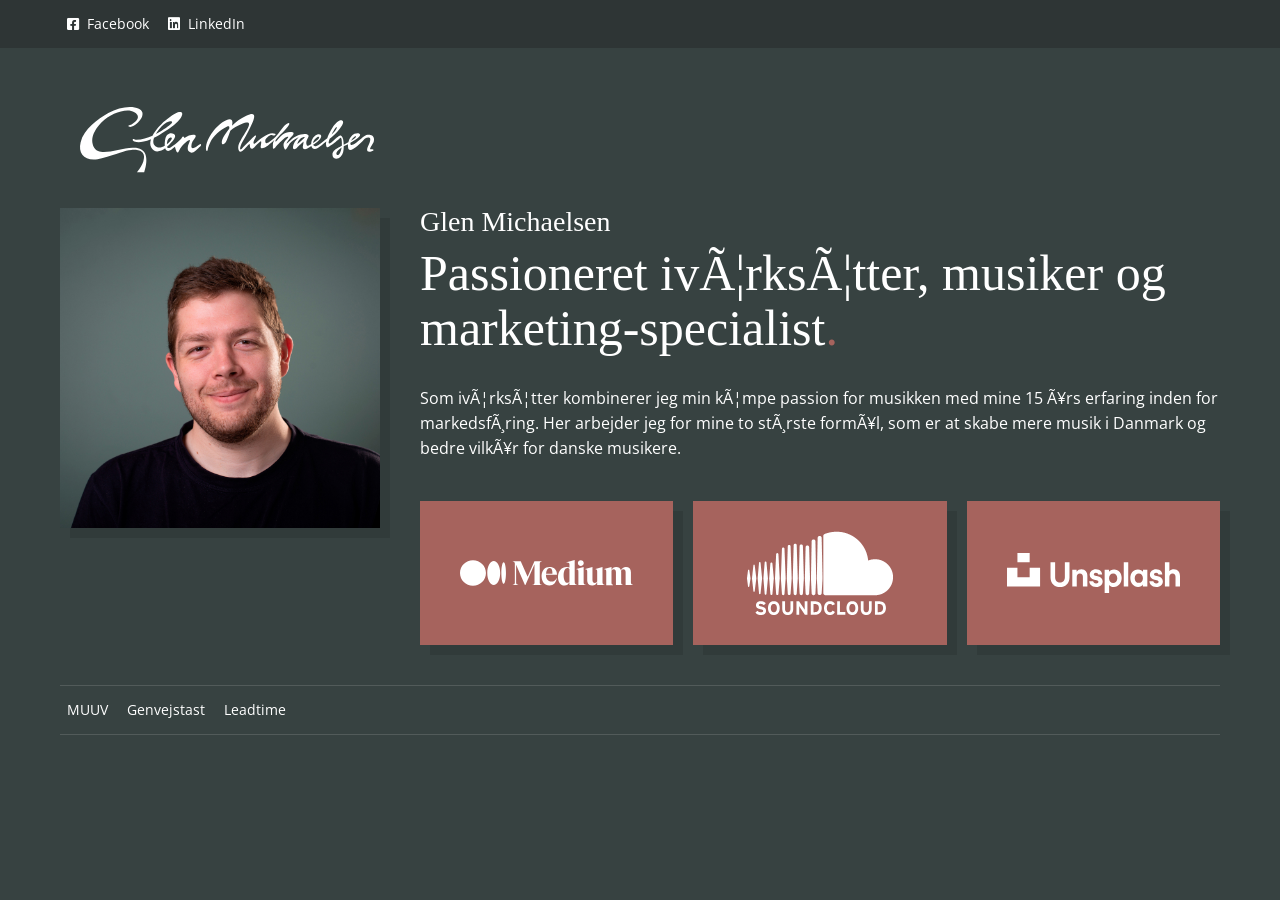
==== index.html @ 96a5c680 "Rename default.html to index.html" ====
<!DOCTYPE html>
<html>

<head>
	<title>Glen Michaelsen - Passioneret iværksætter, musiker og marketing-specialist.</title> 

    <meta http-equiv="content-language" content="da-DK" />
	<meta name="viewport" content="width=device-width, initial-scale=1.0, maximum-scale=1.0, user-scalable=0" />
    <meta http-equiv="Content-Type" content="text/html; charset=ISO-8859-1" />

    <link rel="stylesheet" href="https://cdnjs.cloudflare.com/ajax/libs/font-awesome/6.0.0/css/all.min.css" integrity="sha512-9usAa10IRO0HhonpyAIVpjrylPvoDwiPUiKdWk5t3PyolY1cOd4DSE0Ga+ri4AuTroPR5aQvXU9xC6qOPnzFeg==" crossorigin="anonymous" referrerpolicy="no-referrer" />
    <link rel="preconnect" href="https://fonts.googleapis.com">
    <link rel="preconnect" href="https://fonts.gstatic.com" crossorigin>
    <link href="https://fonts.googleapis.com/css2?family=Merriweather&family=Open+Sans:wght@400;700&display=swap" rel="stylesheet">
    <link href="/inc/css/style.css" rel="stylesheet" />
 

    <link rel="apple-touch-icon-precomposed" sizes="57x57" href="/inc/fav/apple-touch-icon-57x57.png" />
    <link rel="apple-touch-icon-precomposed" sizes="114x114" href="/inc/fav/apple-touch-icon-114x114.png" />
    <link rel="apple-touch-icon-precomposed" sizes="72x72" href="/inc/fav/apple-touch-icon-72x72.png" />
    <link rel="apple-touch-icon-precomposed" sizes="144x144" href="/inc/fav/apple-touch-icon-144x144.png" />
    <link rel="apple-touch-icon-precomposed" sizes="60x60" href="/inc/fav/apple-touch-icon-60x60.png" />
    <link rel="apple-touch-icon-precomposed" sizes="120x120" href="/inc/fav/apple-touch-icon-120x120.png" />
    <link rel="apple-touch-icon-precomposed" sizes="76x76" href="/inc/fav/apple-touch-icon-76x76.png" />
    <link rel="apple-touch-icon-precomposed" sizes="152x152" href="/inc/fav/apple-touch-icon-152x152.png" />
    <link rel="icon" type="image/png" href="/inc/fav/favicon-196x196.png" sizes="196x196" />
    <link rel="icon" type="image/png" href="/inc/fav/favicon-96x96.png" sizes="96x96" />
    <link rel="icon" type="image/png" href="/inc/fav/favicon-32x32.png" sizes="32x32" />
    <link rel="icon" type="image/png" href="/inc/fav/favicon-16x16.png" sizes="16x16" />
    <link rel="icon" type="image/png" href="/inc/fav/favicon-128.png" sizes="128x128" />
    <meta name="application-name" content="&nbsp;"/>
    <meta name="msapplication-TileColor" content="#FFFFFF" />
    <meta name="msapplication-TileImage" content="/inc/fav/mstile-144x144.png" />
    <meta name="msapplication-square70x70logo" content="/inc/fav/mstile-70x70.png" />
    <meta name="msapplication-square150x150logo" content="/inc/fav/mstile-150x150.png" />
    <meta name="msapplication-wide310x150logo" content="/inc/fav/mstile-310x150.png" />
    <meta name="msapplication-square310x310logo" content="/inc/fav/mstile-310x310.png" />
</head>

<body>
    <div class="top-bar">
        <div class="center">
            <ul class="projects">
                <li><a target="_blank" href="https://www.facebook.com/Glenovic"><i class="fa-brands fa-facebook-square"></i> &nbsp;Facebook</a></li>
                <li><a target="_blank" href="https://www.linkedin.com/in/glenmichaelsen/"><i class="fa-brands fa-linkedin"></i> &nbsp;LinkedIn</a></li>
            </ul>
        </div>
    </div>

    <div class="center">
        <div class="head"><img src="/inc/images/logo.svg" /></div>

        <div class="content">
            <div class="left">
                <img class="profile" src="/inc/images/glen-michaelsen.jpg" />
            </div>
            <div class="right">
                <h1>Glen Michaelsen</h1> 
                <h2>Passioneret iværksætter, musiker og marketing-specialist<span class="text-red">.</span></h2>
                <p>
                    Som iværksætter kombinerer jeg min kæmpe passion for musikken med mine 15 års erfaring inden for markedsføring. Her arbejder jeg for mine to største formål, som er at skabe mere musik i Danmark og bedre vilkår for danske musikere.
                </p>

                <div class="services">
                    <a target="_blank" href="https://medium.com/@glenmichaelsen"><img src="/inc/images/medium.svg" /></a>
                    <a target="_blank" href="https://soundcloud.com/glenmichaelsen"><img src="/inc/images/soundcloud.svg" /></a>
                    <a target="_blank" href="https://unsplash.com/@glenm"><img src="/inc/images/unsplash.svg" /></a>
                </div>
            </div>
        </div>

        <div class="footer">
            <ul class="projects">
                <li><a target="_blank" href="https://muuv.dk">MUUV</a></li>
                <li><a target="_blank" href="https://genvejstast.dk/">Genvejstast</a></li>
                <li><a target="_blank" href="https://leadtime.dk/">Leadtime</a></li>
            </ul>
        </div>
    </div>

</body>

</html>
---- inc/css/style.css ----
* {
    margin: 0;
    padding: 0;
    border: 0;
    outline: 0;
    outline: none;
    box-sizing: border-box;
}

body {
    background-color: #374241;
    font: 400 16px/25px 'Open Sans';
    color: #FFF;
    padding: 0 0 60px 0;
}

img {
    max-width: 100%;
}

h1, h2 {
    font-family: Georgia, 'Times New Roman', Times, serif;
    font-weight: lighter;
}

h1 {
    font-size: 28px;
    line-height: 28px;
    margin-bottom: 10px;
}

h2 {
    font-size: 50px;
    line-height: 55px;
    margin-bottom: 30px;
}

a {
    color: white;
    text-decoration: none;
    position: relative;
    z-index: 10;
}

.text-red { color: #A6635D; }

.center {
    max-width: 1200px;
    margin: 0 auto;
    padding: 0 20px;
}

.top-bar {
    background-color: #2e3535;
    transition: 0.5s;
}


.head {
    padding: 40px 0 20px 0;
}

.head img {
    max-width: 70%;
}

.content {
    overflow: auto;
    margin: 0 -20px;
}

.footer {
    border-top: 1px solid #FFFFFF22;
    border-bottom: 1px solid #FFFFFF22;
}

.projects {
    list-style-type: none;
    overflow: auto;
    padding: 10px 0;
}

.projects li {
    float: left;
    margin-right: 5px;
}

.projects li a {
    display: block;
    font-size: 14px;
    line-height: 14px;
    padding: 7px;
}

.projects li a:hover {
    background-color: #A6635D;
    box-shadow: 4px 4px 0px rgba(0,0,0,0.10);
}

.content .left {
    width: 30%;
    float: left;
    padding: 0 20px 20px 20px;
}

.content .left img.profile {
    box-shadow: 10px 10px 0px rgba(0,0,0,0.10);
    display: block;
    margin-bottom: 10px;
}

.content .right {
    width: 70%;
    float: right;
    padding: 0 20px 20px 20px;
}

.services {
    display: grid;
    grid-template-columns: repeat(3, 1fr);
    grid-auto-rows: 1fr;
    grid-column-gap: 20px;
    margin-top: 40px;
}

.services a {
    display: flex;
    justify-content: center;
    align-items: center;
    background-color: #A6635D;
    width: 100%;
    box-shadow: 10px 10px 0px rgba(0,0,0,0.10);
    padding: 30px 40px;
    margin-bottom: 20px;
    transition: 0.5s;
}

.services a:hover {
    box-shadow: 5px 5px 0px rgba(0,0,0,0.10);
}

@media (max-width: 600px) {
    .content .left, .content .right { width: 100%; }
    .services { grid-template-columns: repeat(1, 1fr); }
    .head { text-align: center; }
}
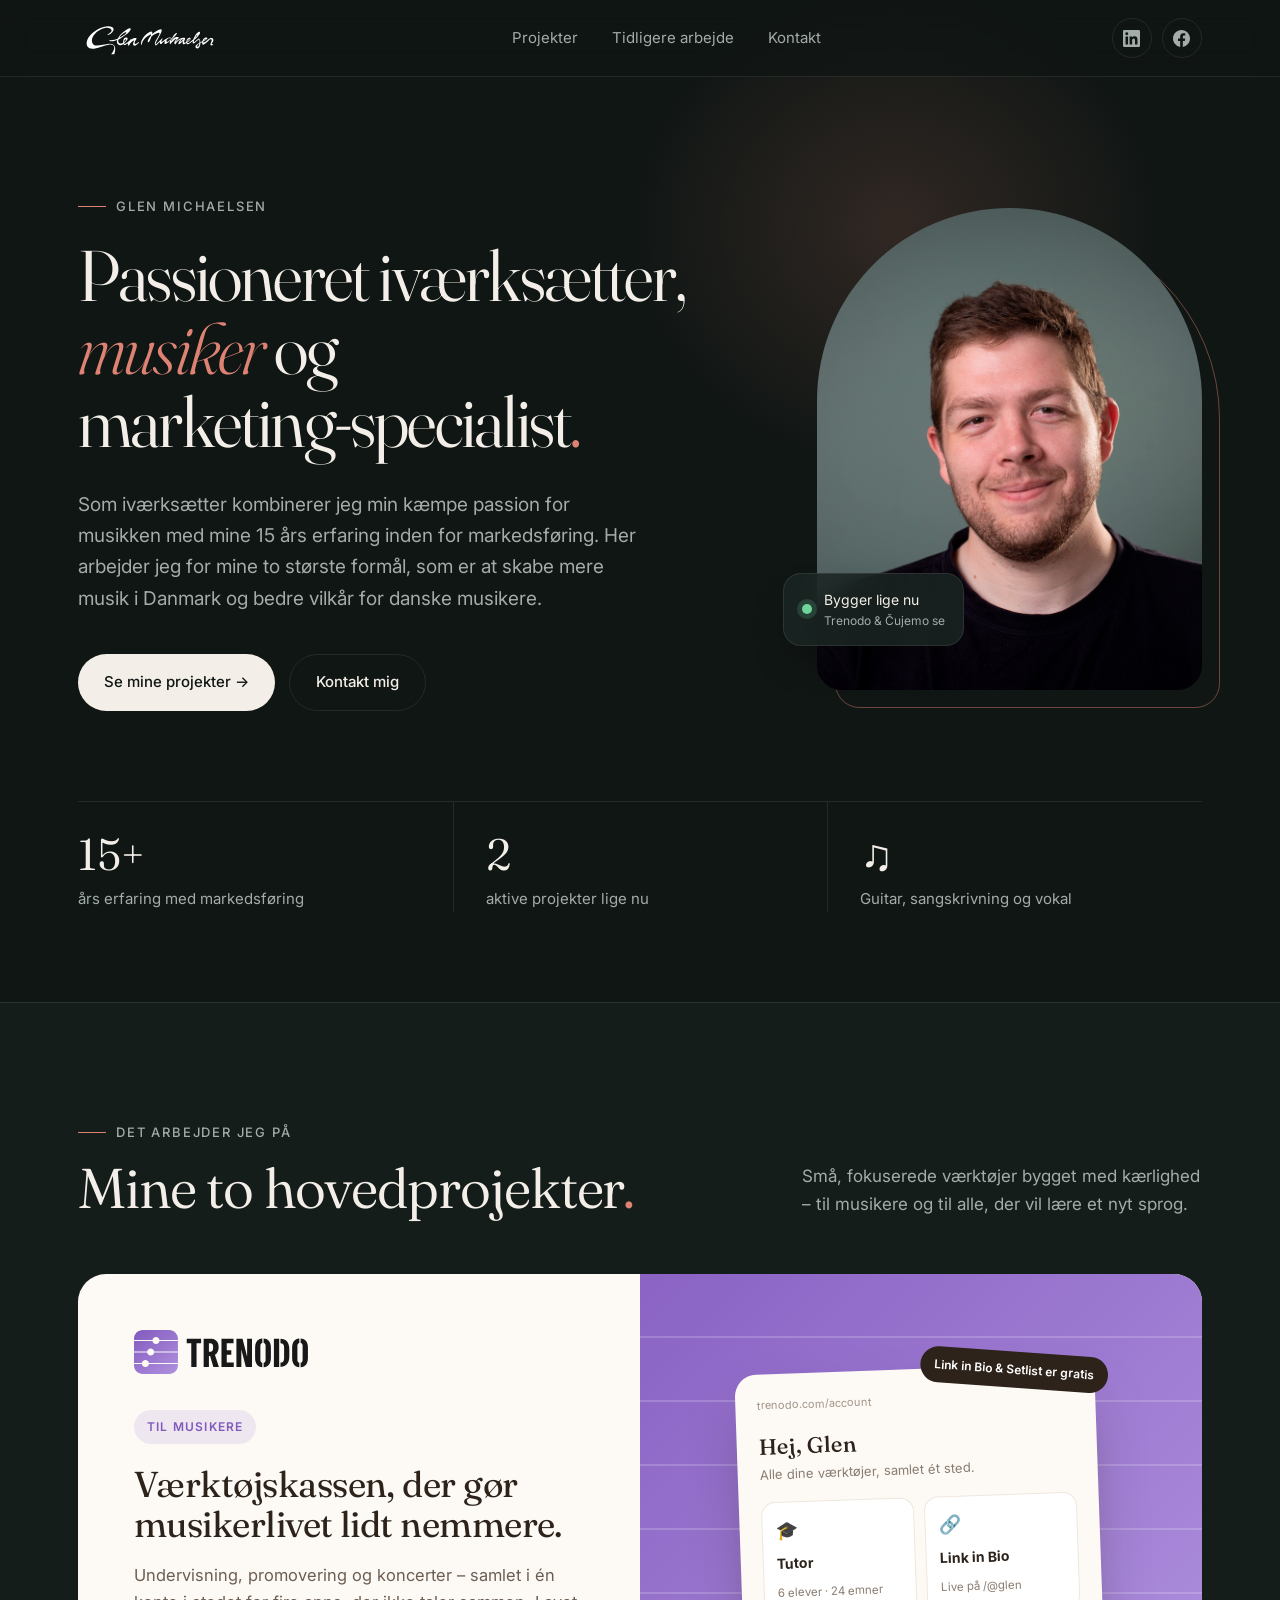
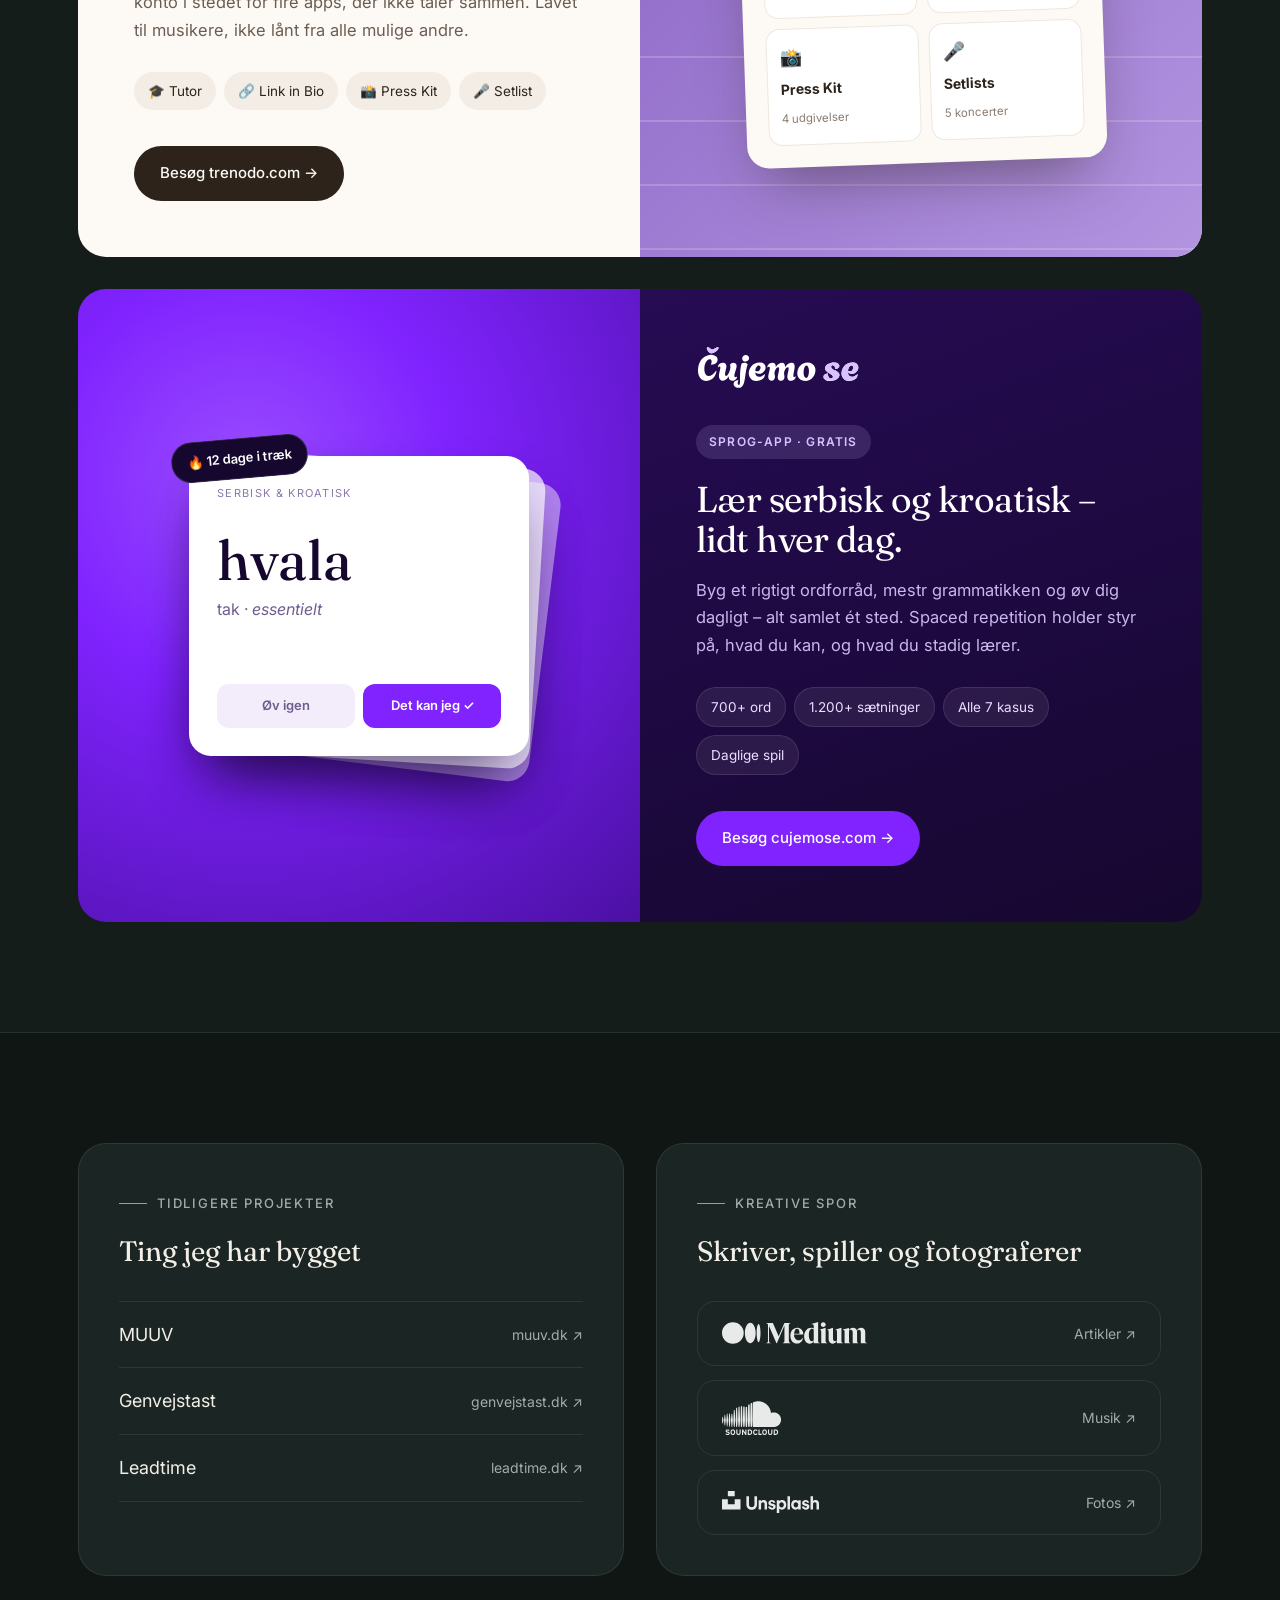
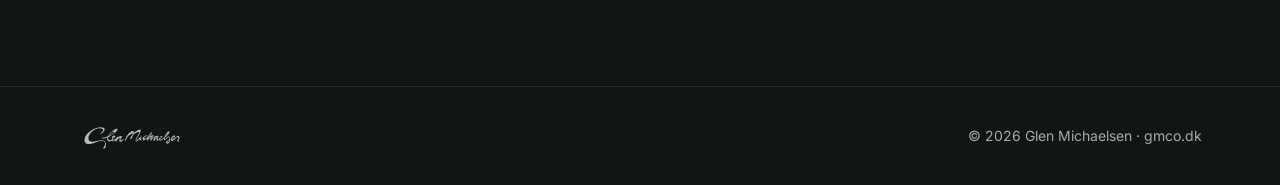
==== commit ccadae5d: "Redesign gmco.dk with Trenodo and Čujemo se project showcase Co-Authored-By: Claude Opus 5.5 <norepl" ====
--- a/index.html
+++ b/index.html
@@ -1,83 +1,431 @@
 <!DOCTYPE html>
-<html>
-
+<html lang="da">
 <head>
-	<title>Glen Michaelsen - Passioneret iværksætter, musiker og marketing-specialist.</title> 
-
-    <meta http-equiv="content-language" content="da-DK" />
-	<meta name="viewport" content="width=device-width, initial-scale=1.0, maximum-scale=1.0, user-scalable=0" />
-    <meta http-equiv="Content-Type" content="text/html; charset=ISO-8859-1" />
-
-    <link rel="stylesheet" href="https://cdnjs.cloudflare.com/ajax/libs/font-awesome/6.0.0/css/all.min.css" integrity="sha512-9usAa10IRO0HhonpyAIVpjrylPvoDwiPUiKdWk5t3PyolY1cOd4DSE0Ga+ri4AuTroPR5aQvXU9xC6qOPnzFeg==" crossorigin="anonymous" referrerpolicy="no-referrer" />
-    <link rel="preconnect" href="https://fonts.googleapis.com">
-    <link rel="preconnect" href="https://fonts.gstatic.com" crossorigin>
-    <link href="https://fonts.googleapis.com/css2?family=Merriweather&family=Open+Sans:wght@400;700&display=swap" rel="stylesheet">
-    <link href="/inc/css/style.css" rel="stylesheet" />
- 
-
-    <link rel="apple-touch-icon-precomposed" sizes="57x57" href="/inc/fav/apple-touch-icon-57x57.png" />
-    <link rel="apple-touch-icon-precomposed" sizes="114x114" href="/inc/fav/apple-touch-icon-114x114.png" />
-    <link rel="apple-touch-icon-precomposed" sizes="72x72" href="/inc/fav/apple-touch-icon-72x72.png" />
-    <link rel="apple-touch-icon-precomposed" sizes="144x144" href="/inc/fav/apple-touch-icon-144x144.png" />
-    <link rel="apple-touch-icon-precomposed" sizes="60x60" href="/inc/fav/apple-touch-icon-60x60.png" />
-    <link rel="apple-touch-icon-precomposed" sizes="120x120" href="/inc/fav/apple-touch-icon-120x120.png" />
-    <link rel="apple-touch-icon-precomposed" sizes="76x76" href="/inc/fav/apple-touch-icon-76x76.png" />
-    <link rel="apple-touch-icon-precomposed" sizes="152x152" href="/inc/fav/apple-touch-icon-152x152.png" />
-    <link rel="icon" type="image/png" href="/inc/fav/favicon-196x196.png" sizes="196x196" />
-    <link rel="icon" type="image/png" href="/inc/fav/favicon-96x96.png" sizes="96x96" />
-    <link rel="icon" type="image/png" href="/inc/fav/favicon-32x32.png" sizes="32x32" />
-    <link rel="icon" type="image/png" href="/inc/fav/favicon-16x16.png" sizes="16x16" />
-    <link rel="icon" type="image/png" href="/inc/fav/favicon-128.png" sizes="128x128" />
-    <meta name="application-name" content="&nbsp;"/>
-    <meta name="msapplication-TileColor" content="#FFFFFF" />
-    <meta name="msapplication-TileImage" content="/inc/fav/mstile-144x144.png" />
-    <meta name="msapplication-square70x70logo" content="/inc/fav/mstile-70x70.png" />
-    <meta name="msapplication-square150x150logo" content="/inc/fav/mstile-150x150.png" />
-    <meta name="msapplication-wide310x150logo" content="/inc/fav/mstile-310x150.png" />
-    <meta name="msapplication-square310x310logo" content="/inc/fav/mstile-310x310.png" />
+  <meta charset="utf-8" />
+  <meta name="viewport" content="width=device-width, initial-scale=1" />
+  <title>Glen Michaelsen – Iværksætter, musiker og marketing-specialist</title>
+  <meta name="description" content="Glen Michaelsen – passioneret iværksætter, musiker og marketing-specialist. Bag Trenodo og Čujemo se." />
+  <meta name="theme-color" content="#101614" />
+  <link rel="icon" type="image/png" href="/inc/fav/favicon-32x32.png" sizes="32x32" />
+  <link rel="icon" type="image/png" href="/inc/fav/favicon-96x96.png" sizes="96x96" />
+  <link rel="icon" type="image/png" href="/inc/fav/favicon-196x196.png" sizes="196x196" />
+  <link rel="apple-touch-icon" sizes="152x152" href="/inc/fav/apple-touch-icon-152x152.png" />
+  <meta property="og:title" content="Glen Michaelsen" />
+  <meta property="og:description" content="Passioneret iværksætter, musiker og marketing-specialist. Bag Trenodo og Čujemo se." />
+  <meta property="og:image" content="https://gmco.dk/inc/images/glen-michaelsen.jpg" />
+  <meta property="og:url" content="https://gmco.dk" />
+  <link rel="preconnect" href="https://fonts.googleapis.com" />
+  <link rel="preconnect" href="https://fonts.gstatic.com" crossorigin />
+  <link href="https://fonts.googleapis.com/css2?family=Fraunces:ital,opsz,wght@0,9..144,300..600;1,9..144,300..500&family=Inter:wght@400;500;600&display=swap" rel="stylesheet" />
+  <style>
+    :root {
+      --bg: #101614;
+      --bg-2: #151d1b;
+      --surface: #1b2523;
+      --line: rgba(243, 239, 232, 0.09);
+      --text: #f3efe8;
+      --muted: #a3aca8;
+      --accent: #de8373;         /* modern take on the old #A6635D red dot */
+      --accent-soft: rgba(222, 131, 115, 0.14);
+      --trenodo: #825abe;
+      --trenodo-cream: #fdfaf6;
+      --trenodo-ink: #2d231b;
+      --cujemo: #8023ff;
+      --radius: 28px;
+      --serif: "Fraunces", Georgia, serif;
+      --sans: "Inter", system-ui, -apple-system, sans-serif;
+    }
+    * { margin: 0; padding: 0; box-sizing: border-box; }
+    html { scroll-behavior: smooth; }
+    body {
+      background: var(--bg);
+      color: var(--text);
+      font: 400 17px/1.65 var(--sans);
+      -webkit-font-smoothing: antialiased;
+      overflow-x: hidden;
+    }
+    img { max-width: 100%; display: block; }
+    a { color: inherit; text-decoration: none; }
+    .wrap { max-width: 1180px; margin: 0 auto; padding: 0 28px; }
+    .dot { color: var(--accent); }
+    .eyebrow {
+      display: inline-flex; align-items: center; gap: 10px;
+      font-size: 13px; font-weight: 500; letter-spacing: .14em; text-transform: uppercase;
+      color: var(--muted);
+    }
+    .eyebrow::before { content: ""; width: 28px; height: 1px; background: var(--accent); }
+
+    /* ---------- Nav ---------- */
+    .nav {
+      position: sticky; top: 0; z-index: 50;
+      backdrop-filter: blur(14px); -webkit-backdrop-filter: blur(14px);
+      background: rgba(16, 22, 20, 0.72);
+      border-bottom: 1px solid var(--line);
+    }
+    .nav .wrap { display: flex; align-items: center; justify-content: space-between; height: 76px; }
+    .nav-logo img { height: 40px; width: auto; }
+    .nav-links { display: flex; gap: 34px; font-size: 15px; color: var(--muted); }
+    .nav-links a:hover { color: var(--text); }
+    .nav-social { display: flex; gap: 10px; }
+    .icon-btn {
+      width: 40px; height: 40px; border-radius: 50%;
+      display: grid; place-items: center;
+      border: 1px solid var(--line); color: var(--muted);
+      transition: .25s;
+    }
+    .icon-btn:hover { color: var(--text); border-color: var(--accent); background: var(--accent-soft); }
+    .icon-btn svg { width: 17px; height: 17px; fill: currentColor; }
+
+    /* ---------- Hero ---------- */
+    .hero { position: relative; padding: 110px 0 90px; }
+    .hero::before {
+      content: ""; position: absolute; inset: -200px 0 auto 40%; height: 700px;
+      background: radial-gradient(closest-side, rgba(222,131,115,.16), transparent 70%);
+      pointer-events: none;
+    }
+    .hero-grid { display: grid; grid-template-columns: 1.4fr .8fr; gap: 64px; align-items: center; position: relative; }
+    .hero h1 {
+      font-family: var(--serif); font-weight: 350; font-variation-settings: "opsz" 144;
+      font-size: clamp(42px, 5.6vw, 74px); line-height: 1.02; letter-spacing: -0.025em;
+      margin: 22px 0 30px;
+    }
+    .hero h1 em { font-style: italic; font-weight: 300; color: var(--accent); }
+    .hero p.lead { font-size: 19px; color: var(--muted); max-width: 560px; }
+    .hero-cta { display: flex; flex-wrap: wrap; gap: 14px; margin-top: 40px; }
+    .btn {
+      display: inline-flex; align-items: center; gap: 10px;
+      padding: 15px 26px; border-radius: 999px; font-weight: 500; font-size: 15px;
+      transition: .25s;
+    }
+    .btn-primary { background: var(--text); color: var(--bg); }
+    .btn-primary:hover { background: var(--accent); color: #fff; transform: translateY(-2px); }
+    .btn-ghost { border: 1px solid var(--line); }
+    .btn-ghost:hover { border-color: var(--text); }
+    .portrait { position: relative; justify-self: end; width: 100%; max-width: 400px; }
+    .portrait img {
+      width: 100%; aspect-ratio: 4/5; object-fit: cover; object-position: 50% 30%;
+      border-radius: 220px 220px var(--radius) var(--radius);
+      filter: saturate(.92);
+    }
+    .portrait::after {
+      content: ""; position: absolute; inset: 18px -18px -18px 18px; z-index: -1;
+      border: 1px solid rgba(222,131,115,.45);
+      border-radius: 220px 220px var(--radius) var(--radius);
+    }
+    .portrait .badge {
+      position: absolute; left: -34px; bottom: 44px;
+      background: rgba(27,37,35,.85); backdrop-filter: blur(10px);
+      border: 1px solid var(--line); border-radius: 18px;
+      padding: 14px 18px; display: flex; align-items: center; gap: 12px;
+      font-size: 14px; box-shadow: 0 20px 40px -18px rgba(0,0,0,.6);
+    }
+    .badge .pulse { width: 10px; height: 10px; border-radius: 50%; background: #6fd49a; box-shadow: 0 0 0 5px rgba(111,212,154,.18); }
+    .badge small { display: block; color: var(--muted); font-size: 12px; }
+
+    .facts {
+      display: grid; grid-template-columns: repeat(3, 1fr);
+      border-top: 1px solid var(--line); margin-top: 90px;
+    }
+    .fact { padding: 30px 0 0; }
+    .fact + .fact { padding-left: 32px; border-left: 1px solid var(--line); }
+    .fact strong { display: block; font-family: var(--serif); font-weight: 350; font-size: 44px; line-height: 1; margin-bottom: 8px; }
+    .fact span { color: var(--muted); font-size: 15px; }
+
+    /* ---------- Sections ---------- */
+    section { padding: 110px 0; }
+    .sec-head { display: flex; justify-content: space-between; align-items: end; gap: 40px; margin-bottom: 56px; flex-wrap: wrap; }
+    .sec-head h2 {
+      font-family: var(--serif); font-weight: 350; font-size: clamp(34px, 4.4vw, 56px);
+      line-height: 1.05; letter-spacing: -0.02em; margin-top: 16px;
+    }
+    .sec-head p { color: var(--muted); max-width: 400px; }
+
+    /* ---------- Projects ---------- */
+    .projects { background: var(--bg-2); border-top: 1px solid var(--line); border-bottom: 1px solid var(--line); }
+    .project {
+      display: grid; grid-template-columns: 1fr 1fr; gap: 0;
+      border-radius: var(--radius); overflow: hidden; min-height: 520px;
+    }
+    .project + .project { margin-top: 32px; }
+    .project-body { padding: 56px; display: flex; flex-direction: column; }
+    .project-logo { height: 44px; width: auto; margin-bottom: 36px; align-self: flex-start; }
+    .tag {
+      align-self: flex-start; font-size: 12px; font-weight: 600; letter-spacing: .1em; text-transform: uppercase;
+      padding: 7px 13px; border-radius: 999px; margin-bottom: 20px;
+    }
+    .project h3 { font-family: var(--serif); font-weight: 400; font-size: 36px; line-height: 1.12; letter-spacing: -0.015em; margin-bottom: 18px; }
+    .project p { font-size: 16.5px; max-width: 460px; }
+    .chips { display: flex; flex-wrap: wrap; gap: 8px; margin: 28px 0 36px; }
+    .chip { font-size: 13.5px; padding: 8px 14px; border-radius: 999px; }
+    .project .btn { margin-top: auto; align-self: flex-start; }
+    .project-visual { position: relative; display: grid; place-items: center; padding: 48px; overflow: hidden; }
+
+    /* Trenodo — cream / lavender, echoes trenodo.com */
+    .p-trenodo { background: var(--trenodo-cream); color: var(--trenodo-ink); }
+    .p-trenodo p { color: #6b5d52; }
+    .p-trenodo .tag { background: rgba(130,90,190,.12); color: var(--trenodo); }
+    .p-trenodo .chip { background: #f3ede6; color: var(--trenodo-ink); }
+    .p-trenodo .btn { background: var(--trenodo-ink); color: var(--trenodo-cream); }
+    .p-trenodo .btn:hover { background: var(--trenodo); transform: translateY(-2px); }
+    .p-trenodo .project-visual { background: linear-gradient(135deg, #8a63c4, #b294e0); }
+    .p-trenodo .project-visual::before {
+      content: ""; position: absolute; inset: 0;
+      background: repeating-linear-gradient(180deg, transparent 0 62px, rgba(255,255,255,.18) 62px 64px);
+    }
+    .tn-app {
+      position: relative; width: 100%; max-width: 360px; background: var(--trenodo-cream);
+      border-radius: 22px; padding: 22px; box-shadow: 0 30px 60px -20px rgba(45,35,27,.5);
+      transform: rotate(-2deg);
+    }
+    .tn-app .url { font-size: 11px; color: #a39487; margin-bottom: 14px; }
+    .tn-app h4 { font-family: var(--serif); font-weight: 500; font-size: 22px; }
+    .tn-app .sub { font-size: 13px; color: #8a7c70; margin-bottom: 16px; }
+    .tn-tools { display: grid; grid-template-columns: 1fr 1fr; gap: 10px; }
+    .tn-tool { background: #fff; border: 1px solid #efe7de; border-radius: 14px; padding: 13px; }
+    .tn-tool b { display: block; font-size: 14px; margin: 6px 0 2px; }
+    .tn-tool span { font-size: 11.5px; color: #8a7c70; }
+    .tn-tool i { font-style: normal; font-size: 18px; }
+    .tn-free { position: absolute; top: -14px; right: -14px; background: var(--trenodo-ink); color: #fff; font-size: 12px; font-weight: 600; padding: 8px 14px; border-radius: 999px; transform: rotate(6deg); }
+
+    /* Čujemo se — deep violet */
+    .p-cujemo { background: linear-gradient(160deg, #2a0d5c, #16072f); color: #fff; }
+    .p-cujemo p { color: #c9b8ec; }
+    .p-cujemo .tag { background: rgba(216,194,255,.14); color: #d8c2ff; }
+    .p-cujemo .chip { background: rgba(255,255,255,.07); border: 1px solid rgba(255,255,255,.1); color: #eadfff; }
+    .p-cujemo .btn { background: var(--cujemo); color: #fff; }
+    .p-cujemo .btn:hover { background: #9a4dff; transform: translateY(-2px); }
+    .p-cujemo .project-visual { background: radial-gradient(circle at 30% 30%, #9a4dff 0, #8023ff 35%, #4b10a3 100%); }
+    .cj-stack { position: relative; width: 100%; max-width: 340px; height: 300px; }
+    .cj-card {
+      position: absolute; inset: 0; border-radius: 22px; background: #fff; color: #16072f;
+      padding: 28px; display: flex; flex-direction: column; box-shadow: 0 30px 60px -20px rgba(22,7,47,.7);
+    }
+    .cj-card.back1 { transform: rotate(7deg) translate(18px, 6px); opacity: .45; }
+    .cj-card.back2 { transform: rotate(3.5deg) translate(9px, 3px); opacity: .7; }
+    .cj-card .lbl { font-size: 11px; letter-spacing: .12em; text-transform: uppercase; color: #8a7aa8; }
+    .cj-card .word { font-family: var(--serif); font-size: 56px; font-weight: 450; line-height: 1; margin: 30px 0 8px; }
+    .cj-card .tr { font-size: 16px; color: #6e5d8f; }
+    .cj-card .row { margin-top: auto; display: flex; gap: 8px; }
+    .cj-card .row span { flex: 1; text-align: center; font-size: 13px; font-weight: 600; padding: 11px 0; border-radius: 12px; }
+    .cj-card .row .no { background: #f2ecfb; color: #6e5d8f; }
+    .cj-card .row .yes { background: var(--cujemo); color: #fff; }
+    .cj-streak { position: absolute; top: -18px; left: -18px; z-index: 3; background: #16072f; color: #fff; border: 1px solid rgba(255,255,255,.15); font-size: 13px; font-weight: 600; padding: 9px 15px; border-radius: 999px; transform: rotate(-5deg); }
+
+    /* ---------- Earlier work + creative ---------- */
+    .grid-2 { display: grid; grid-template-columns: 1fr 1fr; gap: 32px; }
+    .panel { background: var(--surface); border: 1px solid var(--line); border-radius: var(--radius); padding: 40px; }
+    .panel h3 { font-family: var(--serif); font-weight: 400; font-size: 28px; margin: 14px 0 26px; }
+    .list a {
+      display: flex; justify-content: space-between; align-items: center;
+      padding: 18px 0; border-top: 1px solid var(--line); font-size: 18px; transition: .25s;
+    }
+    .list a:last-child { border-bottom: 1px solid var(--line); }
+    .list a span { color: var(--muted); font-size: 14px; }
+    .list a:hover { padding-left: 10px; color: var(--accent); }
+    .services { display: grid; gap: 14px; }
+    .service {
+      display: flex; align-items: center; justify-content: space-between;
+      border: 1px solid var(--line); border-radius: 18px; padding: 20px 24px; transition: .25s;
+    }
+    .service:hover { border-color: var(--accent); background: var(--accent-soft); }
+    .service img[alt="SoundCloud"] { height: 34px; }
+    .service img { height: 22px; width: auto; opacity: .9; }
+    .service span { color: var(--muted); font-size: 14px; }
+    /* ---------- Footer ---------- */
+    footer { border-top: 1px solid var(--line); padding: 34px 0; color: var(--muted); font-size: 14px; }
+    footer .wrap { display: flex; justify-content: space-between; align-items: center; gap: 20px; flex-wrap: wrap; }
+    footer img { height: 30px; width: auto; opacity: .7; }
+
+    /* ---------- Motion ---------- */
+    @media (prefers-reduced-motion: no-preference) {
+      .reveal { animation: rise .9s cubic-bezier(.2,.7,.2,1) both; }
+      .reveal.d1 { animation-delay: .08s; } .reveal.d2 { animation-delay: .16s; } .reveal.d3 { animation-delay: .24s; }
+      @keyframes rise { from { opacity: 0; transform: translateY(18px); } }
+      .tn-app, .cj-stack { transition: transform .6s cubic-bezier(.2,.7,.2,1); }
+      .p-trenodo:hover .tn-app { transform: rotate(0) scale(1.03); }
+      .p-cujemo:hover .cj-stack { transform: rotate(-2deg) scale(1.03); }
+    }
+
+    /* ---------- Responsive ---------- */
+    @media (max-width: 960px) {
+      .nav-links { display: none; }
+      .hero { padding: 64px 0 60px; }
+      .hero-grid { grid-template-columns: 1fr; gap: 56px; }
+      .portrait { justify-self: start; max-width: 320px; }
+      .portrait .badge { left: auto; right: -12px; }
+      .project { grid-template-columns: 1fr; }
+      .project-visual { min-height: 400px; order: -1; }
+      .project-body { padding: 40px 28px; }
+      .grid-2 { grid-template-columns: 1fr; }
+      section { padding: 80px 0; }
+    }
+    @media (max-width: 560px) {
+      .wrap { padding: 0 18px; }
+      .nav-logo img { height: 32px; }
+      .facts { grid-template-columns: 1fr; margin-top: 60px; }
+      .fact + .fact { padding-left: 0; border-left: 0; border-top: 1px solid var(--line); margin-top: 26px; }
+      .panel { padding: 28px 22px; }
+      .project h3 { font-size: 30px; }
+      .cj-card .word { font-size: 46px; }
+    }
+  </style>
 </head>
-
 <body>
-    <div class="top-bar">
-        <div class="center">
-            <ul class="projects">
-                <li><a target="_blank" href="https://www.facebook.com/Glenovic"><i class="fa-brands fa-facebook-square"></i> &nbsp;Facebook</a></li>
-                <li><a target="_blank" href="https://www.linkedin.com/in/glenmichaelsen/"><i class="fa-brands fa-linkedin"></i> &nbsp;LinkedIn</a></li>
-            </ul>
+
+  <header class="nav">
+    <div class="wrap">
+      <a href="#" class="nav-logo" aria-label="Glen Michaelsen"><img src="/inc/images/logo.svg" alt="Glen Michaelsen" /></a>
+      <nav class="nav-links">
+        <a href="#projekter">Projekter</a>
+        <a href="#arbejde">Tidligere arbejde</a>
+        <a href="https://www.linkedin.com/in/glenmichaelsen/" target="_blank" rel="noopener">Kontakt</a>
+      </nav>
+      <div class="nav-social">
+        <a class="icon-btn" href="https://www.linkedin.com/in/glenmichaelsen/" target="_blank" rel="noopener" aria-label="LinkedIn">
+          <svg viewBox="0 0 24 24"><path d="M20.45 20.45h-3.55v-5.57c0-1.33-.03-3.04-1.85-3.04-1.86 0-2.14 1.45-2.14 2.94v5.67H9.35V9h3.41v1.56h.05c.48-.9 1.64-1.85 3.37-1.85 3.6 0 4.27 2.37 4.27 5.46v6.28zM5.34 7.43a2.06 2.06 0 1 1 0-4.12 2.06 2.06 0 0 1 0 4.12zM7.12 20.45H3.56V9h3.56v11.45zM22.22 0H1.77C.79 0 0 .77 0 1.73v20.54C0 23.23.79 24 1.77 24h20.45c.98 0 1.78-.77 1.78-1.73V1.73C24 .77 23.2 0 22.22 0z"/></svg>
+        </a>
+        <a class="icon-btn" href="https://www.facebook.com/Glenovic" target="_blank" rel="noopener" aria-label="Facebook">
+          <svg viewBox="0 0 24 24"><path d="M24 12.07C24 5.41 18.63 0 12 0S0 5.4 0 12.07C0 18.1 4.39 23.1 10.13 24v-8.44H7.08v-3.49h3.04V9.41c0-3.02 1.8-4.7 4.54-4.7 1.31 0 2.68.24 2.68.24v2.97h-1.5c-1.5 0-1.96.93-1.96 1.89v2.26h3.32l-.53 3.5h-2.8V24C19.62 23.1 24 18.1 24 12.07z"/></svg>
+        </a>
+      </div>
+    </div>
+  </header>
+
+  <main>
+    <!-- HERO -->
+    <div class="hero">
+      <div class="wrap">
+        <div class="hero-grid">
+          <div>
+            <span class="eyebrow reveal">Glen Michaelsen</span>
+            <h1 class="reveal d1">Passioneret iværksætter, <em>musiker</em> og marketing&#8209;specialist<span class="dot">.</span></h1>
+            <p class="lead reveal d2">Som iværksætter kombinerer jeg min kæmpe passion for musikken med mine 15 års erfaring inden for markedsføring. Her arbejder jeg for mine to største formål, som er at skabe mere musik i Danmark og bedre vilkår for danske musikere.</p>
+            <div class="hero-cta reveal d3">
+              <a class="btn btn-primary" href="#projekter">Se mine projekter →</a>
+              <a class="btn btn-ghost" href="https://www.linkedin.com/in/glenmichaelsen/" target="_blank" rel="noopener">Kontakt mig</a>
+            </div>
+          </div>
+          <div class="portrait reveal d2">
+            <img src="/inc/images/glen-michaelsen.jpg" alt="Portræt af Glen Michaelsen" />
+            <div class="badge"><span class="pulse"></span><div>Bygger lige nu<small>Trenodo &amp; Čujemo se</small></div></div>
+          </div>
         </div>
+
+        <div class="facts">
+          <div class="fact"><strong>15+</strong><span>års erfaring med markedsføring</span></div>
+          <div class="fact"><strong>2</strong><span>aktive projekter lige nu</span></div>
+          <div class="fact"><strong>♫</strong><span>Guitar, sangskrivning og vokal</span></div>
+        </div>
+      </div>
     </div>
 
-    <div class="center">
-        <div class="head"><img src="/inc/images/logo.svg" /></div>
-
-        <div class="content">
-            <div class="left">
-                <img class="profile" src="/inc/images/glen-michaelsen.jpg" />
-            </div>
-            <div class="right">
-                <h1>Glen Michaelsen</h1> 
-                <h2>Passioneret iværksætter, musiker og marketing-specialist<span class="text-red">.</span></h2>
-                <p>
-                    Som iværksætter kombinerer jeg min kæmpe passion for musikken med mine 15 års erfaring inden for markedsføring. Her arbejder jeg for mine to største formål, som er at skabe mere musik i Danmark og bedre vilkår for danske musikere.
-                </p>
-
-                <div class="services">
-                    <a target="_blank" href="https://medium.com/@glenmichaelsen"><img src="/inc/images/medium.svg" /></a>
-                    <a target="_blank" href="https://soundcloud.com/glenmichaelsen"><img src="/inc/images/soundcloud.svg" /></a>
-                    <a target="_blank" href="https://unsplash.com/@glenm"><img src="/inc/images/unsplash.svg" /></a>
-                </div>
-            </div>
+    <!-- PROJECTS -->
+    <section class="projects" id="projekter">
+      <div class="wrap">
+        <div class="sec-head">
+          <div>
+            <span class="eyebrow">Det arbejder jeg på</span>
+            <h2>Mine to hovedprojekter<span class="dot">.</span></h2>
+          </div>
+          <p>Små, fokuserede værktøjer bygget med kærlighed – til musikere og til alle, der vil lære et nyt sprog.</p>
         </div>
 
-        <div class="footer">
-            <ul class="projects">
-                <li><a target="_blank" href="https://muuv.dk">MUUV</a></li>
-                <li><a target="_blank" href="https://genvejstast.dk/">Genvejstast</a></li>
-                <li><a target="_blank" href="https://leadtime.dk/">Leadtime</a></li>
-            </ul>
+        <!-- Trenodo -->
+        <article class="project p-trenodo">
+          <div class="project-body">
+            <img class="project-logo" src="/inc/images/trenodo-logo.svg" alt="Trenodo" />
+            <span class="tag">Til musikere</span>
+            <h3>Værktøjskassen, der gør musikerlivet lidt nemmere.</h3>
+            <p>Undervisning, promovering og koncerter – samlet i én konto i stedet for fire apps, der ikke taler sammen. Lavet til musikere, ikke lånt fra alle mulige andre.</p>
+            <div class="chips">
+              <span class="chip">🎓 Tutor</span>
+              <span class="chip">🔗 Link in Bio</span>
+              <span class="chip">📸 Press Kit</span>
+              <span class="chip">🎤 Setlist</span>
+            </div>
+            <a class="btn" href="https://trenodo.com" target="_blank" rel="noopener">Besøg trenodo.com →</a>
+          </div>
+          <div class="project-visual">
+            <div class="tn-app">
+              <span class="tn-free">Link in Bio &amp; Setlist er gratis</span>
+              <div class="url">trenodo.com/account</div>
+              <h4>Hej, Glen</h4>
+              <div class="sub">Alle dine værktøjer, samlet ét sted.</div>
+              <div class="tn-tools">
+                <div class="tn-tool"><i>🎓</i><b>Tutor</b><span>6 elever · 24 emner</span></div>
+                <div class="tn-tool"><i>🔗</i><b>Link in Bio</b><span>Live på /@glen</span></div>
+                <div class="tn-tool"><i>📸</i><b>Press Kit</b><span>4 udgivelser</span></div>
+                <div class="tn-tool"><i>🎤</i><b>Setlists</b><span>5 koncerter</span></div>
+              </div>
+            </div>
+          </div>
+        </article>
+
+        <!-- Čujemo se -->
+        <article class="project p-cujemo">
+          <div class="project-visual">
+            <div class="cj-stack">
+              <span class="cj-streak">🔥 12 dage i træk</span>
+              <div class="cj-card back1"></div>
+              <div class="cj-card back2"></div>
+              <div class="cj-card">
+                <span class="lbl">Serbisk &amp; kroatisk</span>
+                <div class="word">hvala</div>
+                <div class="tr">tak · <em>essentielt</em></div>
+                <div class="row"><span class="no">Øv igen</span><span class="yes">Det kan jeg ✓</span></div>
+              </div>
+            </div>
+          </div>
+          <div class="project-body">
+            <img class="project-logo" src="/inc/images/cujemose-logo-white.svg" alt="Čujemo se" />
+            <span class="tag">Sprog-app · gratis</span>
+            <h3>Lær serbisk og kroatisk – lidt hver dag.</h3>
+            <p>Byg et rigtigt ordforråd, mestr grammatikken og øv dig dagligt – alt samlet ét sted. Spaced repetition holder styr på, hvad du kan, og hvad du stadig lærer.</p>
+            <div class="chips">
+              <span class="chip">700+ ord</span>
+              <span class="chip">1.200+ sætninger</span>
+              <span class="chip">Alle 7 kasus</span>
+              <span class="chip">Daglige spil</span>
+            </div>
+            <a class="btn" href="https://cujemose.com" target="_blank" rel="noopener">Besøg cujemose.com →</a>
+          </div>
+        </article>
+      </div>
+    </section>
+
+    <!-- EARLIER WORK + CREATIVE -->
+    <section id="arbejde">
+      <div class="wrap">
+        <div class="grid-2">
+          <div class="panel">
+            <span class="eyebrow">Tidligere projekter</span>
+            <h3>Ting jeg har bygget</h3>
+            <div class="list">
+              <a href="https://muuv.dk" target="_blank" rel="noopener">MUUV <span>muuv.dk ↗</span></a>
+              <a href="https://genvejstast.dk/" target="_blank" rel="noopener">Genvejstast <span>genvejstast.dk ↗</span></a>
+              <a href="https://leadtime.dk/" target="_blank" rel="noopener">Leadtime <span>leadtime.dk ↗</span></a>
+            </div>
+          </div>
+          <div class="panel">
+            <span class="eyebrow">Kreative spor</span>
+            <h3>Skriver, spiller og fotograferer</h3>
+            <div class="services">
+              <a class="service" href="https://medium.com/@glenmichaelsen" target="_blank" rel="noopener"><img src="/inc/images/medium.svg" alt="Medium" /><span>Artikler ↗</span></a>
+              <a class="service" href="https://soundcloud.com/glenmichaelsen" target="_blank" rel="noopener"><img src="/inc/images/soundcloud.svg" alt="SoundCloud" /><span>Musik ↗</span></a>
+              <a class="service" href="https://unsplash.com/@glenm" target="_blank" rel="noopener"><img src="/inc/images/unsplash.svg" alt="Unsplash" /><span>Fotos ↗</span></a>
+            </div>
+          </div>
         </div>
+      </div>
+    </section>
+  </main>
+
+  <footer>
+    <div class="wrap">
+      <img src="/inc/images/logo.svg" alt="Glen Michaelsen" />
+      <span>© 2026 Glen Michaelsen · gmco.dk</span>
     </div>
+  </footer>
 
 </body>
-
 </html>
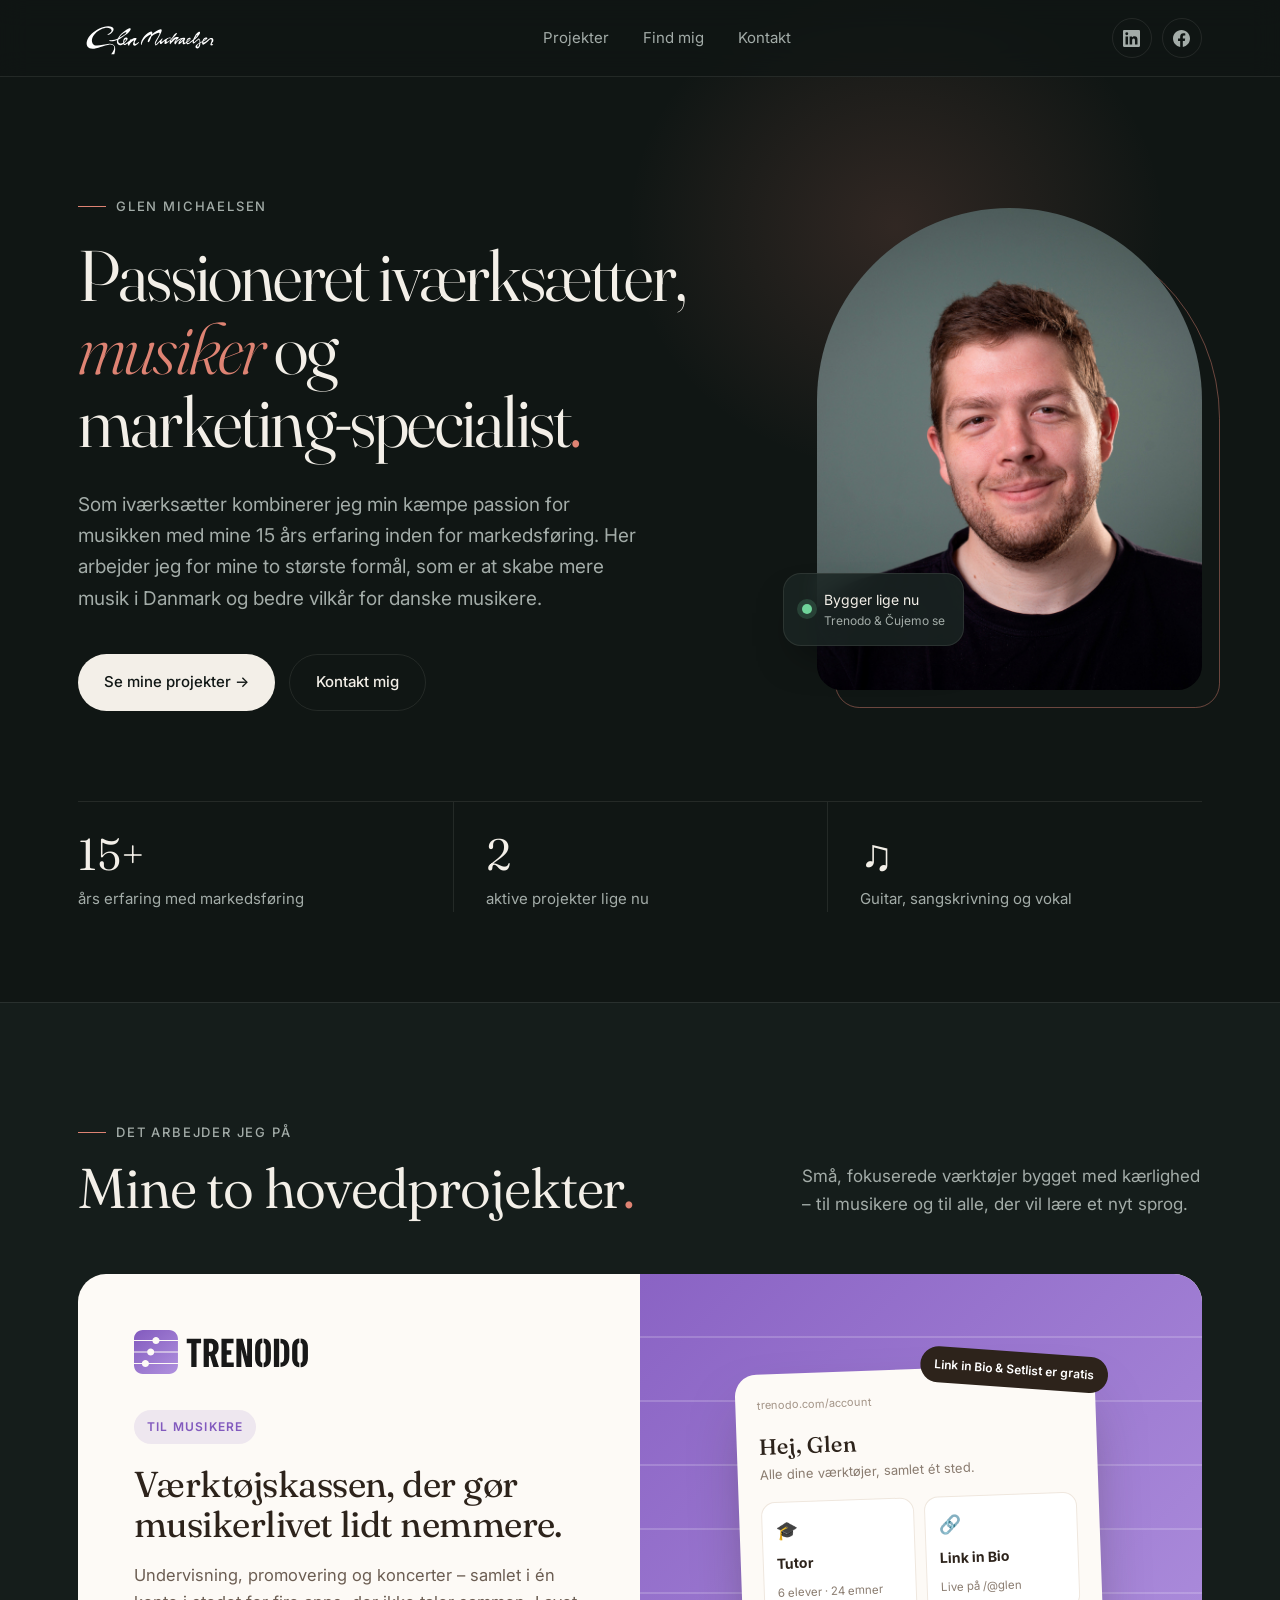
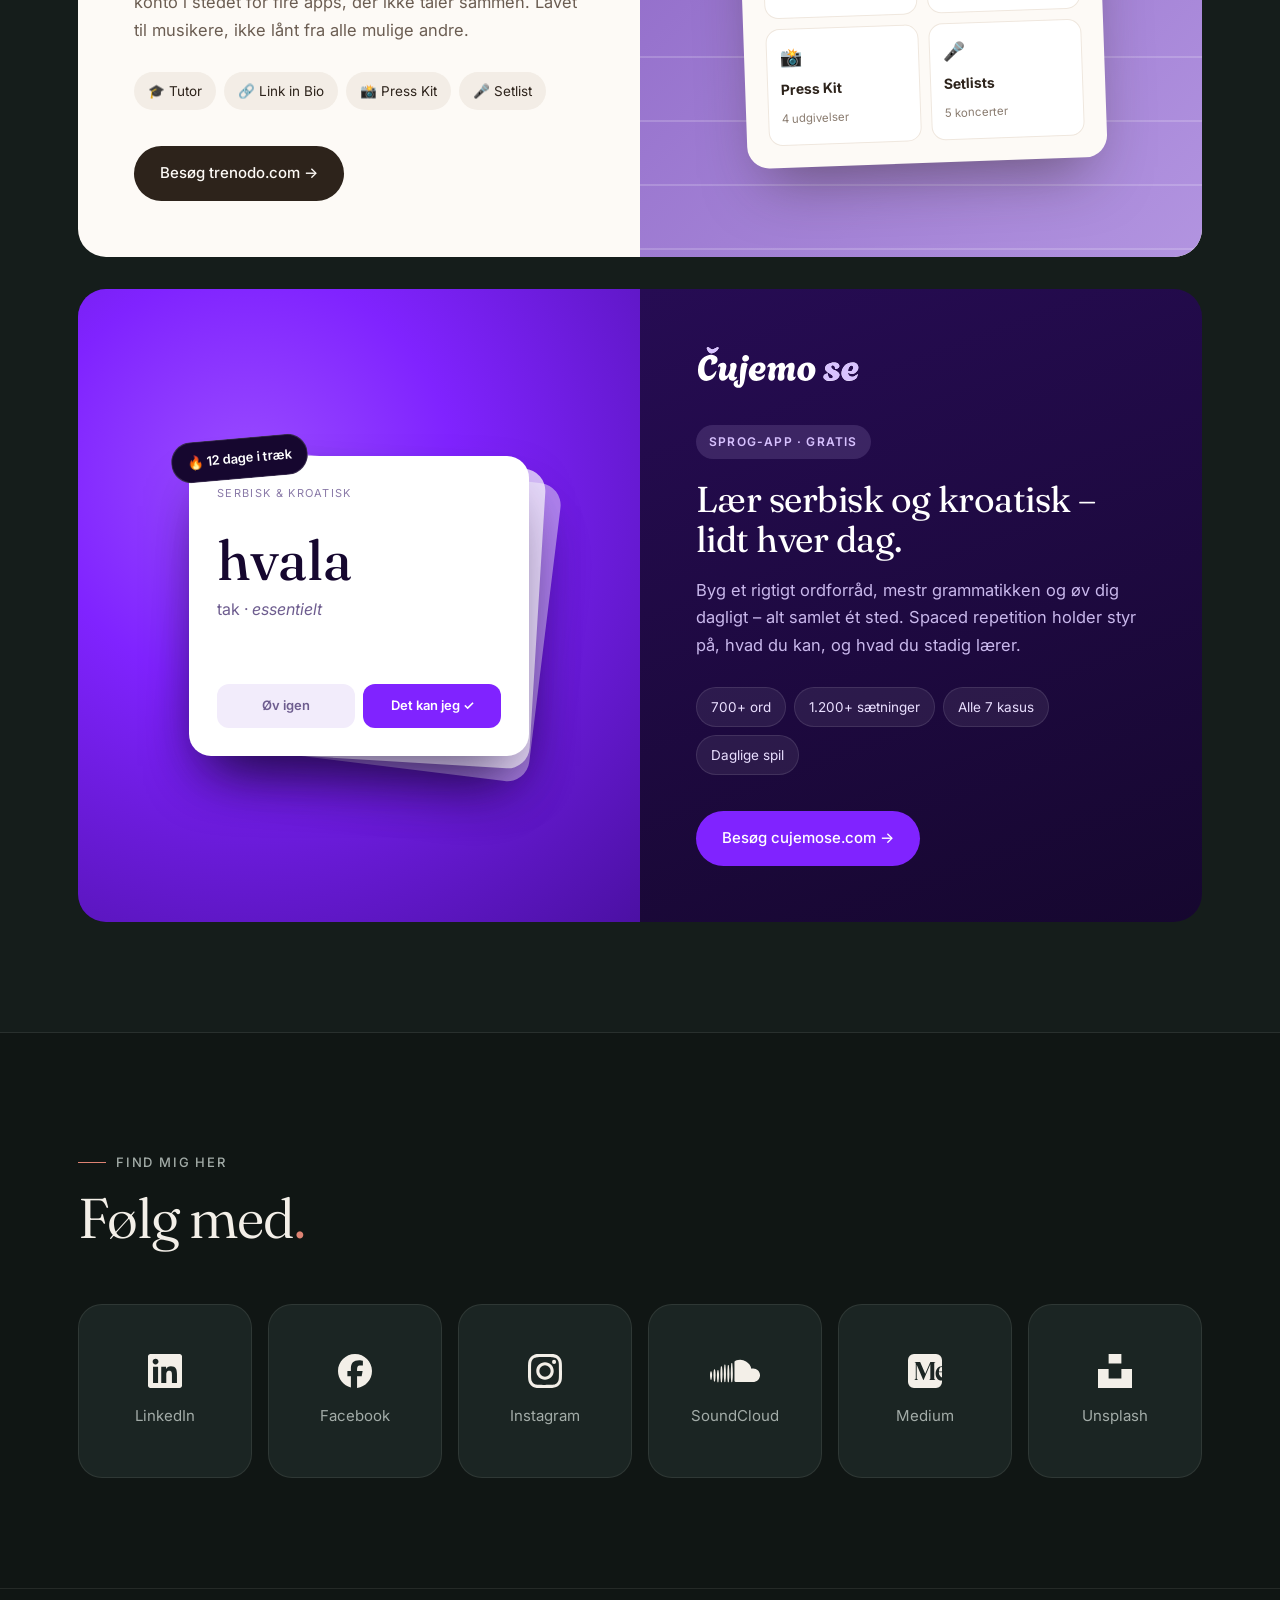
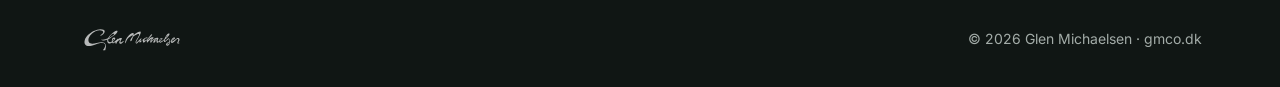
==== commit 8de70f66: "Replace earlier work section with social links grid Co-Authored-By: Claude Opus 5.5 <noreply@anthrop" ====
--- a/index.html
+++ b/index.html
@@ -211,26 +211,18 @@
     .cj-card .row .yes { background: var(--cujemo); color: #fff; }
     .cj-streak { position: absolute; top: -18px; left: -18px; z-index: 3; background: #16072f; color: #fff; border: 1px solid rgba(255,255,255,.15); font-size: 13px; font-weight: 600; padding: 9px 15px; border-radius: 999px; transform: rotate(-5deg); }
 
-    /* ---------- Earlier work + creative ---------- */
-    .grid-2 { display: grid; grid-template-columns: 1fr 1fr; gap: 32px; }
-    .panel { background: var(--surface); border: 1px solid var(--line); border-radius: var(--radius); padding: 40px; }
-    .panel h3 { font-family: var(--serif); font-weight: 400; font-size: 28px; margin: 14px 0 26px; }
-    .list a {
-      display: flex; justify-content: space-between; align-items: center;
-      padding: 18px 0; border-top: 1px solid var(--line); font-size: 18px; transition: .25s;
-    }
-    .list a:last-child { border-bottom: 1px solid var(--line); }
-    .list a span { color: var(--muted); font-size: 14px; }
-    .list a:hover { padding-left: 10px; color: var(--accent); }
-    .services { display: grid; gap: 14px; }
-    .service {
-      display: flex; align-items: center; justify-content: space-between;
-      border: 1px solid var(--line); border-radius: 18px; padding: 20px 24px; transition: .25s;
-    }
-    .service:hover { border-color: var(--accent); background: var(--accent-soft); }
-    .service img[alt="SoundCloud"] { height: 34px; }
-    .service img { height: 22px; width: auto; opacity: .9; }
-    .service span { color: var(--muted); font-size: 14px; }
+    /* ---------- Find me ---------- */
+    .social-grid { display: grid; grid-template-columns: repeat(6, 1fr); gap: 16px; }
+    .social-tile {
+      display: flex; flex-direction: column; align-items: center; justify-content: center; gap: 16px;
+      aspect-ratio: 1; background: var(--surface); border: 1px solid var(--line); border-radius: 24px;
+      color: var(--muted); font-size: 15px; transition: .25s;
+    }
+    .social-tile svg { width: 34px; height: 34px; fill: var(--text); transition: .25s; }
+    .social-tile.sc svg { width: 50px; height: 50px; margin: -8px 0; }
+    .social-tile:hover { border-color: var(--accent); background: var(--accent-soft); color: var(--text); transform: translateY(-4px); }
+    .social-tile:hover svg { fill: var(--accent); }
+
     /* ---------- Footer ---------- */
     footer { border-top: 1px solid var(--line); padding: 34px 0; color: var(--muted); font-size: 14px; }
     footer .wrap { display: flex; justify-content: space-between; align-items: center; gap: 20px; flex-wrap: wrap; }
@@ -256,7 +248,7 @@
       .project { grid-template-columns: 1fr; }
       .project-visual { min-height: 400px; order: -1; }
       .project-body { padding: 40px 28px; }
-      .grid-2 { grid-template-columns: 1fr; }
+      .social-grid { grid-template-columns: repeat(3, 1fr); }
       section { padding: 80px 0; }
     }
     @media (max-width: 560px) {
@@ -264,7 +256,7 @@
       .nav-logo img { height: 32px; }
       .facts { grid-template-columns: 1fr; margin-top: 60px; }
       .fact + .fact { padding-left: 0; border-left: 0; border-top: 1px solid var(--line); margin-top: 26px; }
-      .panel { padding: 28px 22px; }
+      .social-grid { grid-template-columns: repeat(2, 1fr); gap: 12px; }
       .project h3 { font-size: 30px; }
       .cj-card .word { font-size: 46px; }
     }
@@ -277,7 +269,7 @@
       <a href="#" class="nav-logo" aria-label="Glen Michaelsen"><img src="/inc/images/logo.svg" alt="Glen Michaelsen" /></a>
       <nav class="nav-links">
         <a href="#projekter">Projekter</a>
-        <a href="#arbejde">Tidligere arbejde</a>
+        <a href="#find-mig">Find mig</a>
         <a href="https://www.linkedin.com/in/glenmichaelsen/" target="_blank" rel="noopener">Kontakt</a>
       </nav>
       <div class="nav-social">
@@ -393,28 +385,22 @@
       </div>
     </section>
 
-    <!-- EARLIER WORK + CREATIVE -->
-    <section id="arbejde">
+    <!-- FIND ME -->
+    <section id="find-mig">
       <div class="wrap">
-        <div class="grid-2">
-          <div class="panel">
-            <span class="eyebrow">Tidligere projekter</span>
-            <h3>Ting jeg har bygget</h3>
-            <div class="list">
-              <a href="https://muuv.dk" target="_blank" rel="noopener">MUUV <span>muuv.dk ↗</span></a>
-              <a href="https://genvejstast.dk/" target="_blank" rel="noopener">Genvejstast <span>genvejstast.dk ↗</span></a>
-              <a href="https://leadtime.dk/" target="_blank" rel="noopener">Leadtime <span>leadtime.dk ↗</span></a>
-            </div>
-          </div>
-          <div class="panel">
-            <span class="eyebrow">Kreative spor</span>
-            <h3>Skriver, spiller og fotograferer</h3>
-            <div class="services">
-              <a class="service" href="https://medium.com/@glenmichaelsen" target="_blank" rel="noopener"><img src="/inc/images/medium.svg" alt="Medium" /><span>Artikler ↗</span></a>
-              <a class="service" href="https://soundcloud.com/glenmichaelsen" target="_blank" rel="noopener"><img src="/inc/images/soundcloud.svg" alt="SoundCloud" /><span>Musik ↗</span></a>
-              <a class="service" href="https://unsplash.com/@glenm" target="_blank" rel="noopener"><img src="/inc/images/unsplash.svg" alt="Unsplash" /><span>Fotos ↗</span></a>
-            </div>
-          </div>
+        <div class="sec-head">
+          <div>
+            <span class="eyebrow">Find mig her</span>
+            <h2>Følg med<span class="dot">.</span></h2>
+          </div>
+        </div>
+        <div class="social-grid">
+          <a class="social-tile" href="https://www.linkedin.com/in/glenmichaelsen/" target="_blank" rel="noopener"><svg aria-hidden="true" viewBox="0 0 24 24"><path d="M20.447 20.452h-3.554v-5.569c0-1.328-.027-3.037-1.852-3.037-1.853 0-2.136 1.445-2.136 2.939v5.667H9.351V9h3.414v1.561h.046c.477-.9 1.637-1.85 3.37-1.85 3.601 0 4.267 2.37 4.267 5.455v6.286zM5.337 7.433c-1.144 0-2.063-.926-2.063-2.065 0-1.138.92-2.063 2.063-2.063 1.14 0 2.064.925 2.064 2.063 0 1.139-.925 2.065-2.064 2.065zm1.782 13.019H3.555V9h3.564v11.452zM22.225 0H1.771C.792 0 0 .774 0 1.729v20.542C0 23.227.792 24 1.771 24h20.451C23.2 24 24 23.227 24 22.271V1.729C24 .774 23.2 0 22.222 0h.003z"/></svg><span>LinkedIn</span></a>
+          <a class="social-tile" href="https://www.facebook.com/Glenovic" target="_blank" rel="noopener"><svg aria-hidden="true" viewBox="0 0 24 24"><path d="M9.101 23.691v-7.98H6.627v-3.667h2.474v-1.58c0-4.085 1.848-5.978 5.858-5.978.401 0 .955.042 1.468.103a8.68 8.68 0 0 1 1.141.195v3.325a8.623 8.623 0 0 0-.653-.036 26.805 26.805 0 0 0-.733-.009c-.707 0-1.259.096-1.675.309a1.686 1.686 0 0 0-.679.622c-.258.42-.374.995-.374 1.752v1.297h3.919l-.386 2.103-.287 1.564h-3.246v8.245C19.396 23.238 24 18.179 24 12.044c0-6.627-5.373-12-12-12s-12 5.373-12 12c0 5.628 3.874 10.35 9.101 11.647Z"/></svg><span>Facebook</span></a>
+          <a class="social-tile" href="https://www.instagram.com/glenmichaelsen" target="_blank" rel="noopener"><svg aria-hidden="true" viewBox="0 0 24 24"><path d="M7.0301.084c-1.2768.0602-2.1487.264-2.911.5634-.7888.3075-1.4575.72-2.1228 1.3877-.6652.6677-1.075 1.3368-1.3802 2.127-.2954.7638-.4956 1.6365-.552 2.914-.0564 1.2775-.0689 1.6882-.0626 4.947.0062 3.2586.0206 3.6671.0825 4.9473.061 1.2765.264 2.1482.5635 2.9107.308.7889.72 1.4573 1.388 2.1228.6679.6655 1.3365 1.0743 2.1285 1.38.7632.295 1.6361.4961 2.9134.552 1.2773.056 1.6884.069 4.9462.0627 3.2578-.0062 3.668-.0207 4.9478-.0814 1.28-.0607 2.147-.2652 2.9098-.5633.7889-.3086 1.4578-.72 2.1228-1.3881.665-.6682 1.0745-1.3378 1.3795-2.1284.2957-.7632.4966-1.636.552-2.9124.056-1.2809.0692-1.6898.063-4.948-.0063-3.2583-.021-3.6668-.0817-4.9465-.0607-1.2797-.264-2.1487-.5633-2.9117-.3084-.7889-.72-1.4568-1.3876-2.1228C21.2982 1.33 20.628.9208 19.8378.6165 19.074.321 18.2017.1197 16.9244.0645 15.6471.0093 15.236-.005 11.977.0014 8.718.0076 8.31.0215 7.0301.0839m.1402 21.6932c-1.17-.0509-1.8053-.2453-2.2287-.408-.5606-.216-.96-.4771-1.3819-.895-.422-.4178-.6811-.8186-.9-1.378-.1644-.4234-.3624-1.058-.4171-2.228-.0595-1.2645-.072-1.6442-.079-4.848-.007-3.2037.0053-3.583.0607-4.848.05-1.169.2456-1.805.408-2.2282.216-.5613.4762-.96.895-1.3816.4188-.4217.8184-.6814 1.3783-.9003.423-.1651 1.0575-.3614 2.227-.4171 1.2655-.06 1.6447-.072 4.848-.079 3.2033-.007 3.5835.005 4.8495.0608 1.169.0508 1.8053.2445 2.228.408.5608.216.96.4754 1.3816.895.4217.4194.6816.8176.9005 1.3787.1653.4217.3617 1.056.4169 2.2263.0602 1.2655.0739 1.645.0796 4.848.0058 3.203-.0055 3.5834-.061 4.848-.051 1.17-.245 1.8055-.408 2.2294-.216.5604-.4763.96-.8954 1.3814-.419.4215-.8181.6811-1.3783.9-.4224.1649-1.0577.3617-2.2262.4174-1.2656.0595-1.6448.072-4.8493.079-3.2045.007-3.5825-.006-4.848-.0608M16.953 5.5864A1.44 1.44 0 1 0 18.39 4.144a1.44 1.44 0 0 0-1.437 1.4424M5.8385 12.012c.0067 3.4032 2.7706 6.1557 6.173 6.1493 3.4026-.0065 6.157-2.7701 6.1506-6.1733-.0065-3.4032-2.771-6.1565-6.174-6.1498-3.403.0067-6.156 2.771-6.1496 6.1738M8 12.0077a4 4 0 1 1 4.008 3.9921A3.9996 3.9996 0 0 1 8 12.0077"/></svg><span>Instagram</span></a>
+          <a class="social-tile sc" href="https://soundcloud.com/glenmichaelsen" target="_blank" rel="noopener"><svg aria-hidden="true" viewBox="0 0 24 24"><path d="M23.999 14.165c-.052 1.796-1.612 3.169-3.4 3.169h-8.18a.68.68 0 0 1-.675-.683V7.862a.747.747 0 0 1 .452-.724s.75-.513 2.333-.513a5.364 5.364 0 0 1 2.763.755 5.433 5.433 0 0 1 2.57 3.54c.282-.08.574-.121.868-.12.884 0 1.73.358 2.347.992s.948 1.49.922 2.373ZM10.721 8.421c.247 2.98.427 5.697 0 8.672a.264.264 0 0 1-.53 0c-.395-2.946-.22-5.718 0-8.672a.264.264 0 0 1 .53 0ZM9.072 9.448c.285 2.659.37 4.986-.006 7.655a.277.277 0 0 1-.55 0c-.331-2.63-.256-5.02 0-7.655a.277.277 0 0 1 .556 0Zm-1.663-.257c.27 2.726.39 5.171 0 7.904a.266.266 0 0 1-.532 0c-.38-2.69-.257-5.21 0-7.904a.266.266 0 0 1 .532 0Zm-1.647.77a26.108 26.108 0 0 1-.008 7.147.272.272 0 0 1-.542 0 27.955 27.955 0 0 1 0-7.147.275.275 0 0 1 .55 0Zm-1.67 1.769c.421 1.865.228 3.5-.029 5.388a.257.257 0 0 1-.514 0c-.21-1.858-.398-3.549 0-5.389a.272.272 0 0 1 .543 0Zm-1.655-.273c.388 1.897.26 3.508-.01 5.412-.026.28-.514.283-.54 0-.244-1.878-.347-3.54-.01-5.412a.283.283 0 0 1 .56 0Zm-1.668.911c.4 1.268.257 2.292-.026 3.572a.257.257 0 0 1-.514 0c-.241-1.262-.354-2.312-.023-3.572a.283.283 0 0 1 .563 0Z"/></svg><span>SoundCloud</span></a>
+          <a class="social-tile" href="https://medium.com/@glenmichaelsen" target="_blank" rel="noopener"><svg aria-hidden="true" viewBox="0 0 24 24"><path d="M4.21 0A4.201 4.201 0 0 0 0 4.21v15.58A4.201 4.201 0 0 0 4.21 24h15.58A4.201 4.201 0 0 0 24 19.79v-1.093c-.137.013-.278.02-.422.02-2.577 0-4.027-2.146-4.09-4.832a7.592 7.592 0 0 1 .022-.708c.093-1.186.475-2.241 1.105-3.022a3.885 3.885 0 0 1 1.395-1.1c.468-.237 1.127-.367 1.664-.367h.023c.101 0 .202.004.303.01V4.211A4.201 4.201 0 0 0 19.79 0Zm.198 5.583h4.165l3.588 8.435 3.59-8.435h3.864v.146l-.019.004c-.705.16-1.063.397-1.063 1.254h-.003l.003 10.274c.06.676.424.885 1.063 1.03l.02.004v.145h-4.923v-.145l.019-.005c.639-.144.994-.353 1.054-1.03V7.267l-4.745 11.15h-.261L6.15 7.569v9.445c0 .857.358 1.094 1.063 1.253l.02.004v.147H4.405v-.147l.019-.004c.705-.16 1.065-.397 1.065-1.253V6.987c0-.857-.358-1.094-1.064-1.254l-.018-.004zm19.25 3.668c-1.086.023-1.733 1.323-1.813 3.124H24V9.298a1.378 1.378 0 0 0-.342-.047Zm-1.862 3.632c-.1 1.756.86 3.239 2.204 3.634v-3.634z"/></svg><span>Medium</span></a>
+          <a class="social-tile" href="https://unsplash.com/@glenm" target="_blank" rel="noopener"><svg aria-hidden="true" viewBox="0 0 24 24"><path d="M7.5 6.75V0h9v6.75h-9zm9 3.75H24V24H0V10.5h7.5v6.75h9V10.5z"/></svg><span>Unsplash</span></a>
         </div>
       </div>
     </section>
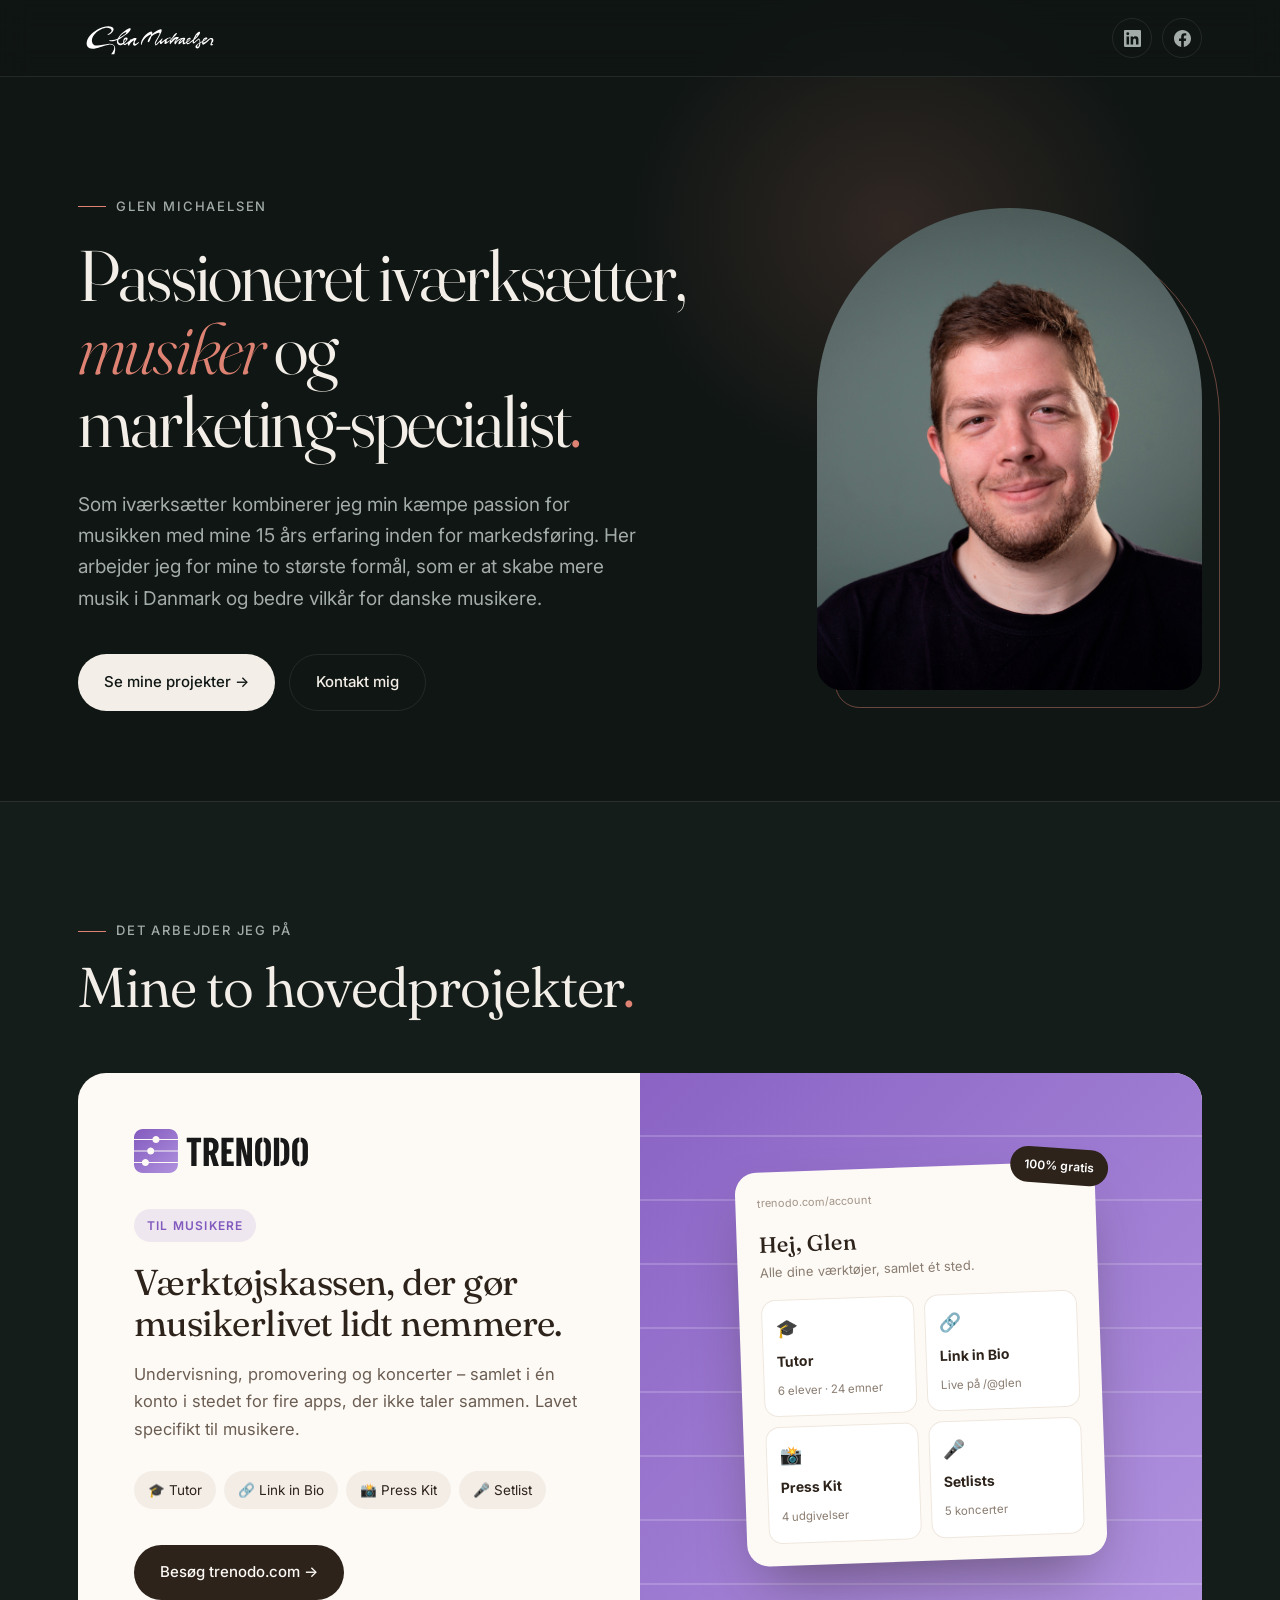
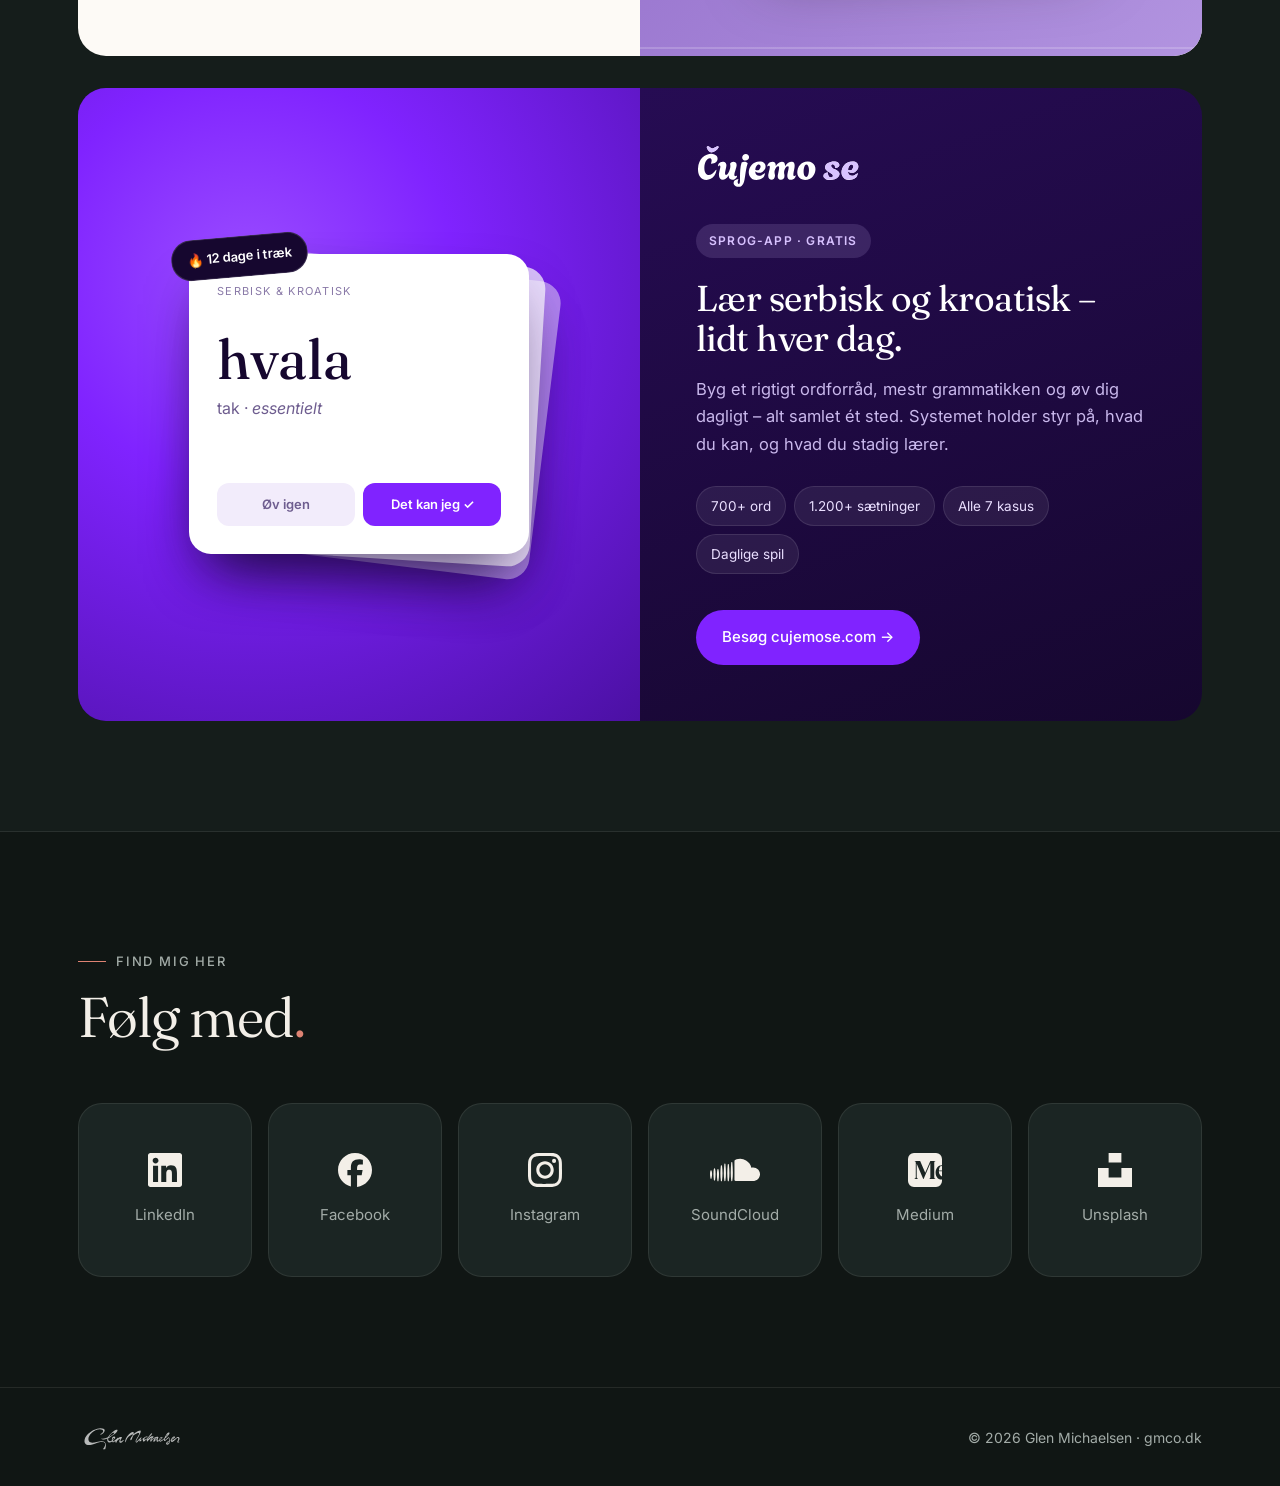
==== commit 88d29508: "Simplify hero and tweak project copy Co-Authored-By: Claude Opus 5.5 <noreply@anthropic.com>" ====
--- a/index.html
+++ b/index.html
@@ -64,8 +64,6 @@
     }
     .nav .wrap { display: flex; align-items: center; justify-content: space-between; height: 76px; }
     .nav-logo img { height: 40px; width: auto; }
-    .nav-links { display: flex; gap: 34px; font-size: 15px; color: var(--muted); }
-    .nav-links a:hover { color: var(--text); }
     .nav-social { display: flex; gap: 10px; }
     .icon-btn {
       width: 40px; height: 40px; border-radius: 50%;
@@ -112,24 +110,6 @@
       border: 1px solid rgba(222,131,115,.45);
       border-radius: 220px 220px var(--radius) var(--radius);
     }
-    .portrait .badge {
-      position: absolute; left: -34px; bottom: 44px;
-      background: rgba(27,37,35,.85); backdrop-filter: blur(10px);
-      border: 1px solid var(--line); border-radius: 18px;
-      padding: 14px 18px; display: flex; align-items: center; gap: 12px;
-      font-size: 14px; box-shadow: 0 20px 40px -18px rgba(0,0,0,.6);
-    }
-    .badge .pulse { width: 10px; height: 10px; border-radius: 50%; background: #6fd49a; box-shadow: 0 0 0 5px rgba(111,212,154,.18); }
-    .badge small { display: block; color: var(--muted); font-size: 12px; }
-
-    .facts {
-      display: grid; grid-template-columns: repeat(3, 1fr);
-      border-top: 1px solid var(--line); margin-top: 90px;
-    }
-    .fact { padding: 30px 0 0; }
-    .fact + .fact { padding-left: 32px; border-left: 1px solid var(--line); }
-    .fact strong { display: block; font-family: var(--serif); font-weight: 350; font-size: 44px; line-height: 1; margin-bottom: 8px; }
-    .fact span { color: var(--muted); font-size: 15px; }
 
     /* ---------- Sections ---------- */
     section { padding: 110px 0; }
@@ -240,11 +220,9 @@
 
     /* ---------- Responsive ---------- */
     @media (max-width: 960px) {
-      .nav-links { display: none; }
       .hero { padding: 64px 0 60px; }
       .hero-grid { grid-template-columns: 1fr; gap: 56px; }
       .portrait { justify-self: start; max-width: 320px; }
-      .portrait .badge { left: auto; right: -12px; }
       .project { grid-template-columns: 1fr; }
       .project-visual { min-height: 400px; order: -1; }
       .project-body { padding: 40px 28px; }
@@ -254,8 +232,6 @@
     @media (max-width: 560px) {
       .wrap { padding: 0 18px; }
       .nav-logo img { height: 32px; }
-      .facts { grid-template-columns: 1fr; margin-top: 60px; }
-      .fact + .fact { padding-left: 0; border-left: 0; border-top: 1px solid var(--line); margin-top: 26px; }
       .social-grid { grid-template-columns: repeat(2, 1fr); gap: 12px; }
       .project h3 { font-size: 30px; }
       .cj-card .word { font-size: 46px; }
@@ -267,11 +243,6 @@
   <header class="nav">
     <div class="wrap">
       <a href="#" class="nav-logo" aria-label="Glen Michaelsen"><img src="/inc/images/logo.svg" alt="Glen Michaelsen" /></a>
-      <nav class="nav-links">
-        <a href="#projekter">Projekter</a>
-        <a href="#find-mig">Find mig</a>
-        <a href="https://www.linkedin.com/in/glenmichaelsen/" target="_blank" rel="noopener">Kontakt</a>
-      </nav>
       <div class="nav-social">
         <a class="icon-btn" href="https://www.linkedin.com/in/glenmichaelsen/" target="_blank" rel="noopener" aria-label="LinkedIn">
           <svg viewBox="0 0 24 24"><path d="M20.45 20.45h-3.55v-5.57c0-1.33-.03-3.04-1.85-3.04-1.86 0-2.14 1.45-2.14 2.94v5.67H9.35V9h3.41v1.56h.05c.48-.9 1.64-1.85 3.37-1.85 3.6 0 4.27 2.37 4.27 5.46v6.28zM5.34 7.43a2.06 2.06 0 1 1 0-4.12 2.06 2.06 0 0 1 0 4.12zM7.12 20.45H3.56V9h3.56v11.45zM22.22 0H1.77C.79 0 0 .77 0 1.73v20.54C0 23.23.79 24 1.77 24h20.45c.98 0 1.78-.77 1.78-1.73V1.73C24 .77 23.2 0 22.22 0z"/></svg>
@@ -299,16 +270,8 @@
           </div>
           <div class="portrait reveal d2">
             <img src="/inc/images/glen-michaelsen.jpg" alt="Portræt af Glen Michaelsen" />
-            <div class="badge"><span class="pulse"></span><div>Bygger lige nu<small>Trenodo &amp; Čujemo se</small></div></div>
-          </div>
-        </div>
-
-        <div class="facts">
-          <div class="fact"><strong>15+</strong><span>års erfaring med markedsføring</span></div>
-          <div class="fact"><strong>2</strong><span>aktive projekter lige nu</span></div>
-          <div class="fact"><strong>♫</strong><span>Guitar, sangskrivning og vokal</span></div>
-        </div>
-      </div>
+          </div>
+        </div></div>
     </div>
 
     <!-- PROJECTS -->
@@ -319,7 +282,6 @@
             <span class="eyebrow">Det arbejder jeg på</span>
             <h2>Mine to hovedprojekter<span class="dot">.</span></h2>
           </div>
-          <p>Små, fokuserede værktøjer bygget med kærlighed – til musikere og til alle, der vil lære et nyt sprog.</p>
         </div>
 
         <!-- Trenodo -->
@@ -328,7 +290,7 @@
             <img class="project-logo" src="/inc/images/trenodo-logo.svg" alt="Trenodo" />
             <span class="tag">Til musikere</span>
             <h3>Værktøjskassen, der gør musikerlivet lidt nemmere.</h3>
-            <p>Undervisning, promovering og koncerter – samlet i én konto i stedet for fire apps, der ikke taler sammen. Lavet til musikere, ikke lånt fra alle mulige andre.</p>
+            <p>Undervisning, promovering og koncerter – samlet i én konto i stedet for fire apps, der ikke taler sammen. Lavet specifikt til musikere.</p>
             <div class="chips">
               <span class="chip">🎓 Tutor</span>
               <span class="chip">🔗 Link in Bio</span>
@@ -339,7 +301,7 @@
           </div>
           <div class="project-visual">
             <div class="tn-app">
-              <span class="tn-free">Link in Bio &amp; Setlist er gratis</span>
+              <span class="tn-free">100% gratis</span>
               <div class="url">trenodo.com/account</div>
               <h4>Hej, Glen</h4>
               <div class="sub">Alle dine værktøjer, samlet ét sted.</div>
@@ -372,7 +334,7 @@
             <img class="project-logo" src="/inc/images/cujemose-logo-white.svg" alt="Čujemo se" />
             <span class="tag">Sprog-app · gratis</span>
             <h3>Lær serbisk og kroatisk – lidt hver dag.</h3>
-            <p>Byg et rigtigt ordforråd, mestr grammatikken og øv dig dagligt – alt samlet ét sted. Spaced repetition holder styr på, hvad du kan, og hvad du stadig lærer.</p>
+            <p>Byg et rigtigt ordforråd, mestr grammatikken og øv dig dagligt – alt samlet ét sted. Systemet holder styr på, hvad du kan, og hvad du stadig lærer.</p>
             <div class="chips">
               <span class="chip">700+ ord</span>
               <span class="chip">1.200+ sætninger</span>
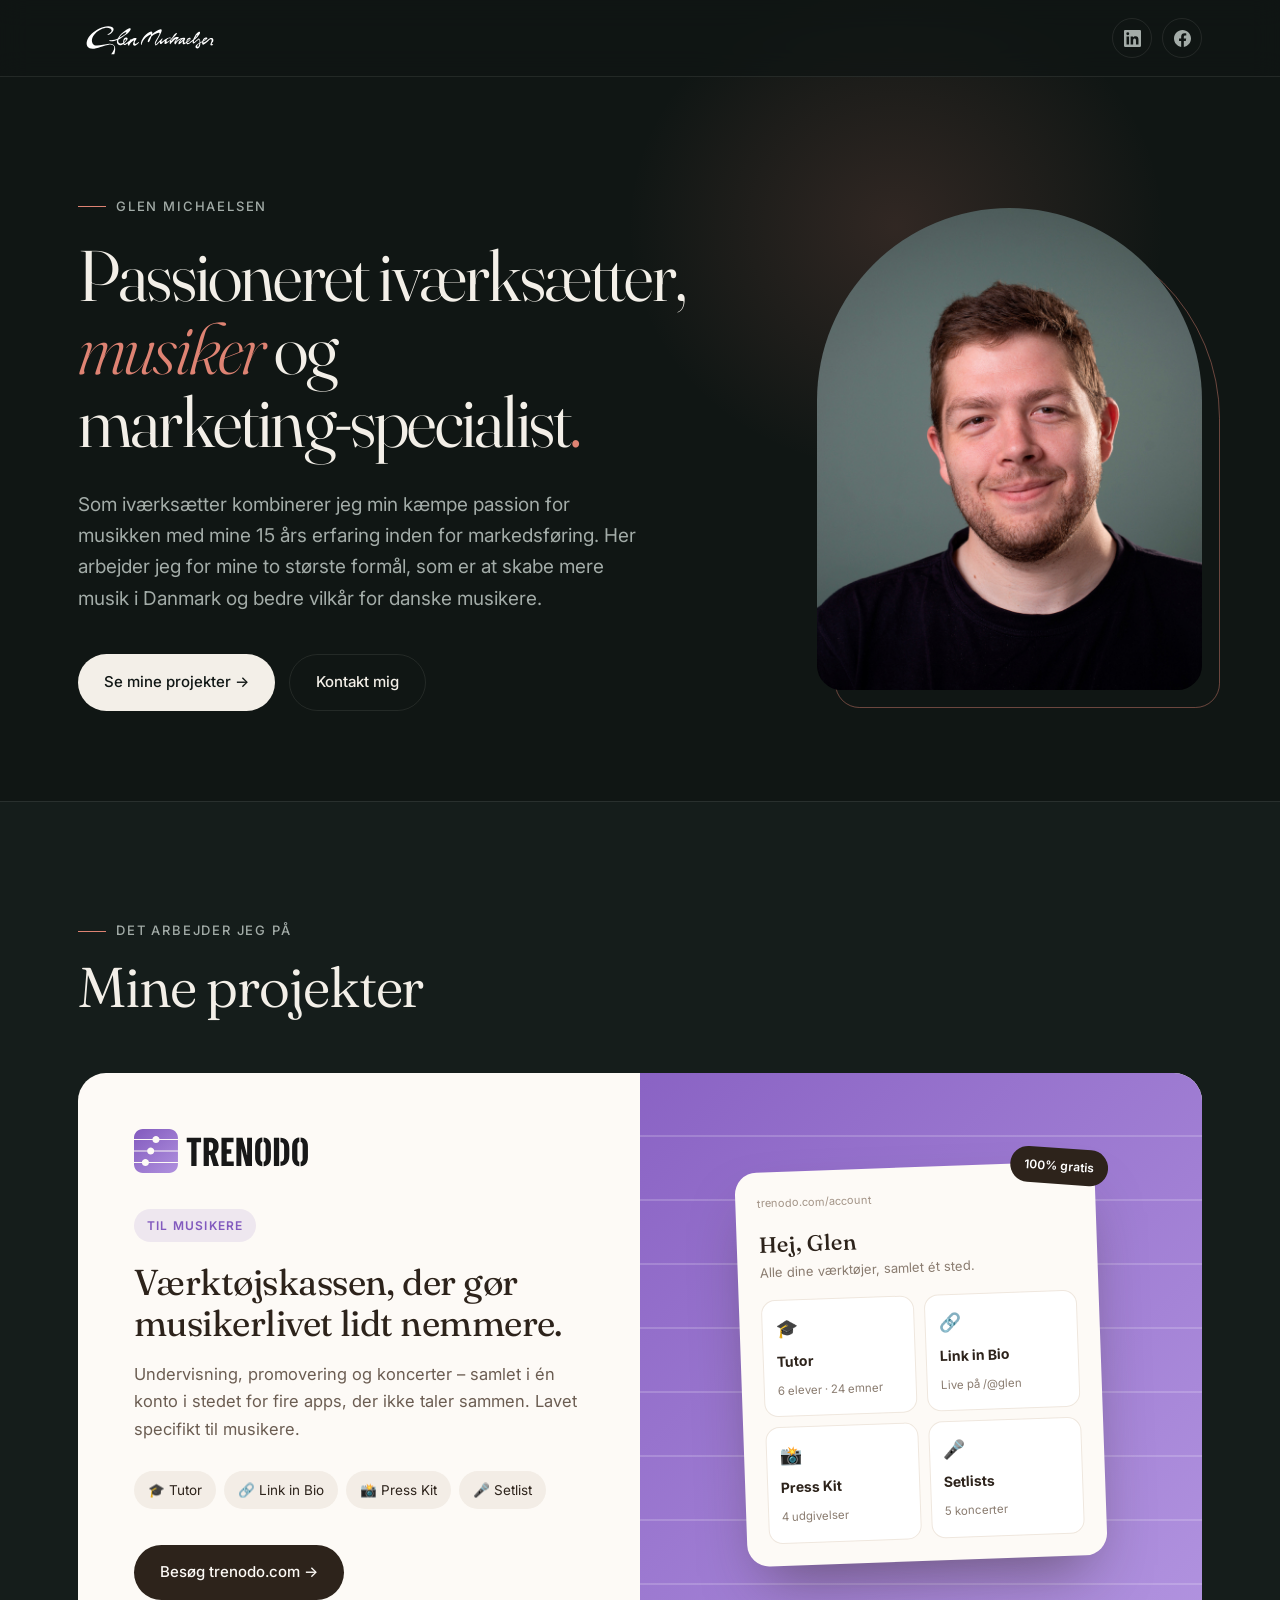
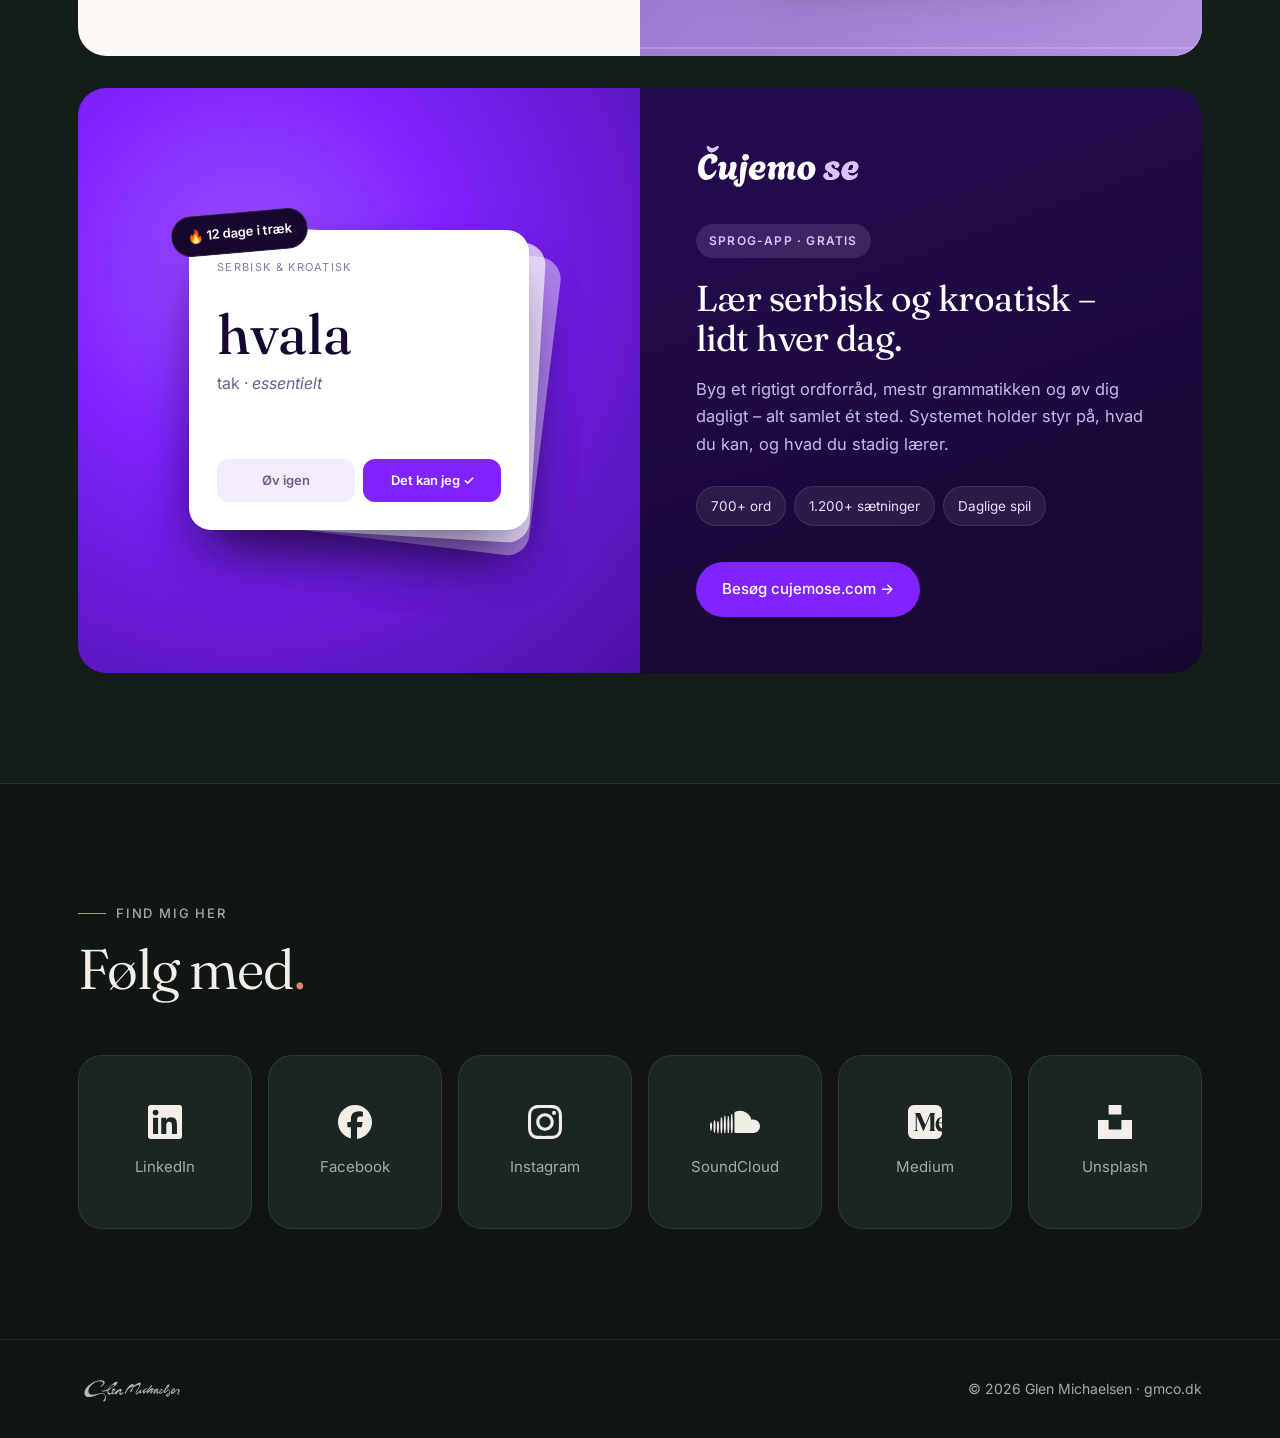
==== commit 500c35ae: "Rename projects heading and drop cases chip Co-Authored-By: Claude Opus 5.5 <noreply@anthropic.com>" ====
--- a/index.html
+++ b/index.html
@@ -280,7 +280,7 @@
         <div class="sec-head">
           <div>
             <span class="eyebrow">Det arbejder jeg på</span>
-            <h2>Mine to hovedprojekter<span class="dot">.</span></h2>
+            <h2>Mine projekter</h2>
           </div>
         </div>
 
@@ -338,7 +338,6 @@
             <div class="chips">
               <span class="chip">700+ ord</span>
               <span class="chip">1.200+ sætninger</span>
-              <span class="chip">Alle 7 kasus</span>
               <span class="chip">Daglige spil</span>
             </div>
             <a class="btn" href="https://cujemose.com" target="_blank" rel="noopener">Besøg cujemose.com →</a>
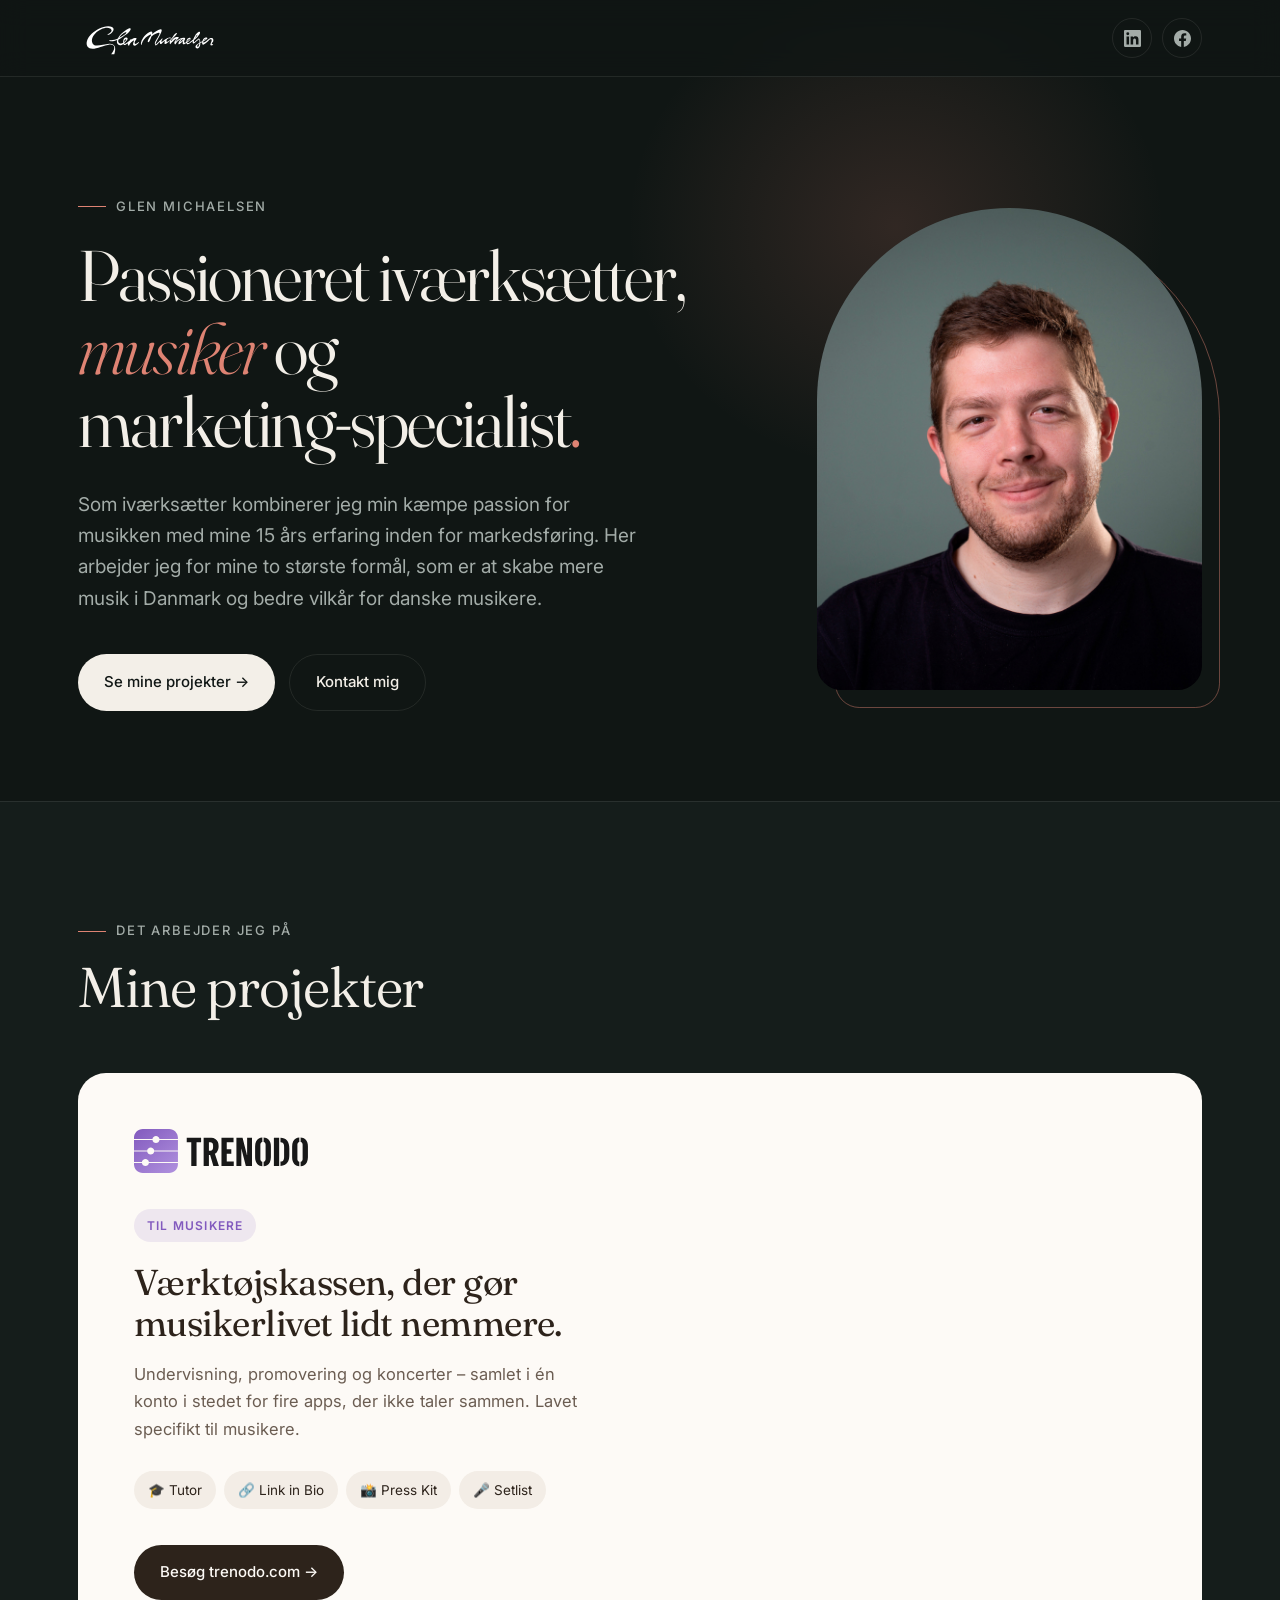
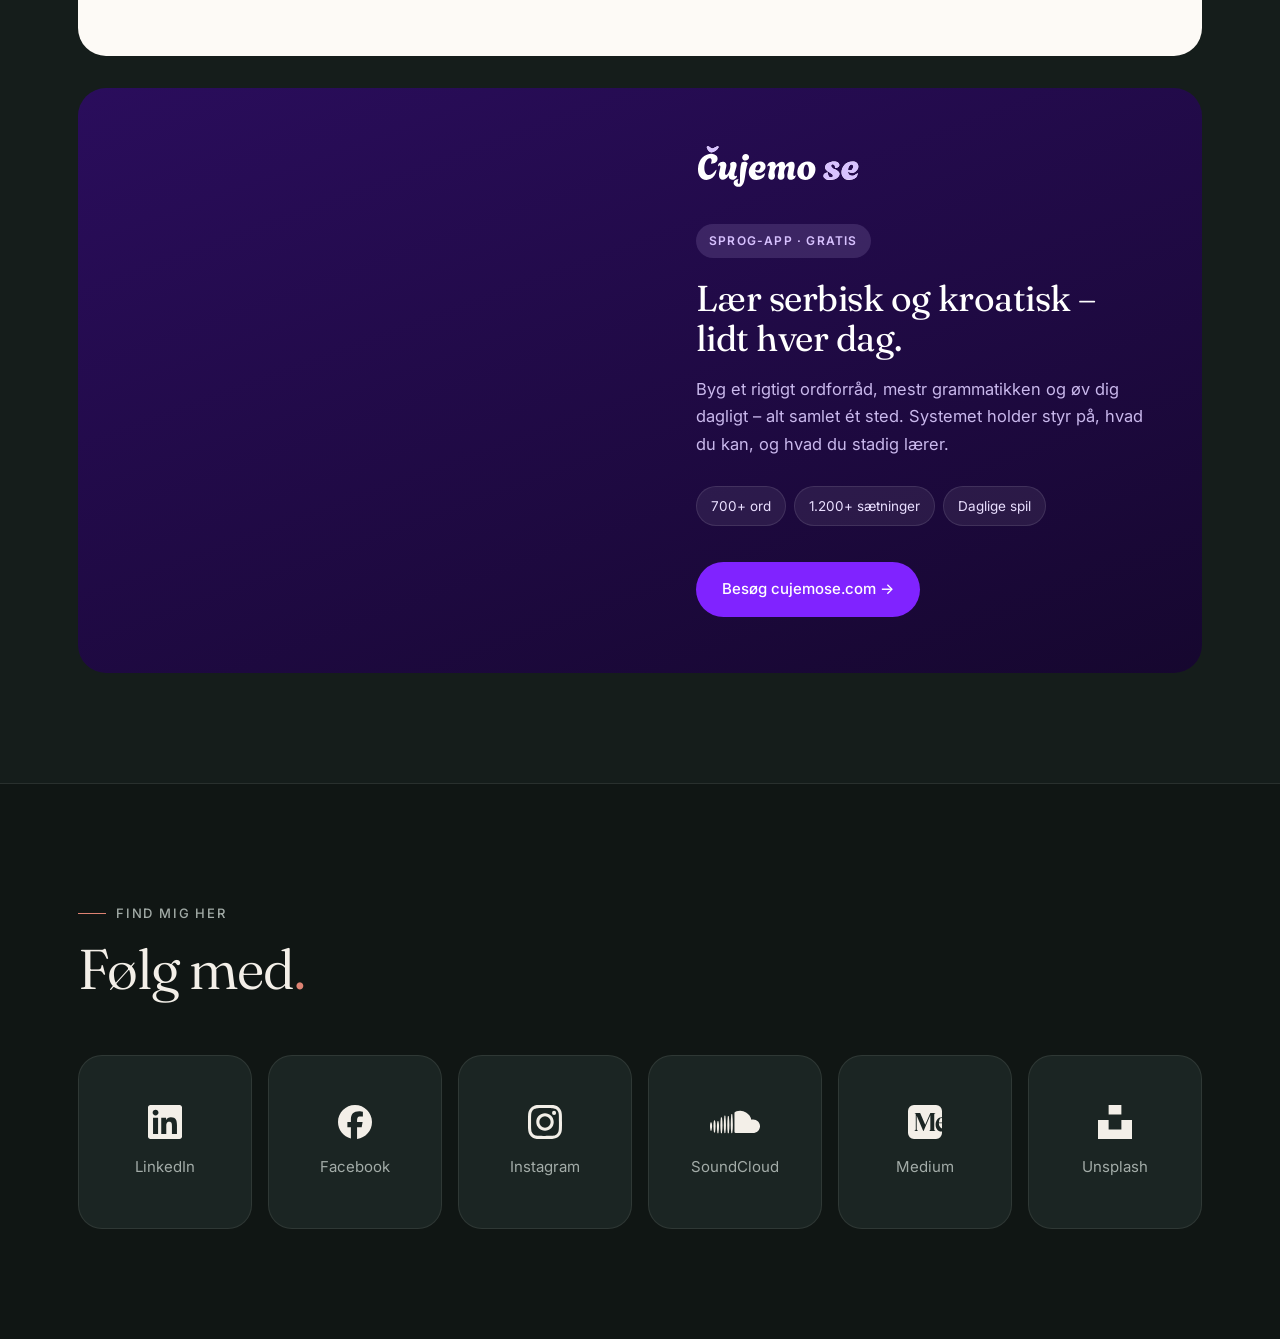
==== commit 61556d5c: "Remove footer Co-Authored-By: Claude Opus 5.5 <noreply@anthropic.com>" ====
--- a/index.html
+++ b/index.html
@@ -203,10 +203,6 @@
     .social-tile:hover { border-color: var(--accent); background: var(--accent-soft); color: var(--text); transform: translateY(-4px); }
     .social-tile:hover svg { fill: var(--accent); }
 
-    /* ---------- Footer ---------- */
-    footer { border-top: 1px solid var(--line); padding: 34px 0; color: var(--muted); font-size: 14px; }
-    footer .wrap { display: flex; justify-content: space-between; align-items: center; gap: 20px; flex-wrap: wrap; }
-    footer img { height: 30px; width: auto; opacity: .7; }
 
     /* ---------- Motion ---------- */
     @media (prefers-reduced-motion: no-preference) {
@@ -367,12 +363,5 @@
     </section>
   </main>
 
-  <footer>
-    <div class="wrap">
-      <img src="/inc/images/logo.svg" alt="Glen Michaelsen" />
-      <span>© 2026 Glen Michaelsen · gmco.dk</span>
-    </div>
-  </footer>
-
 </body>
 </html>
